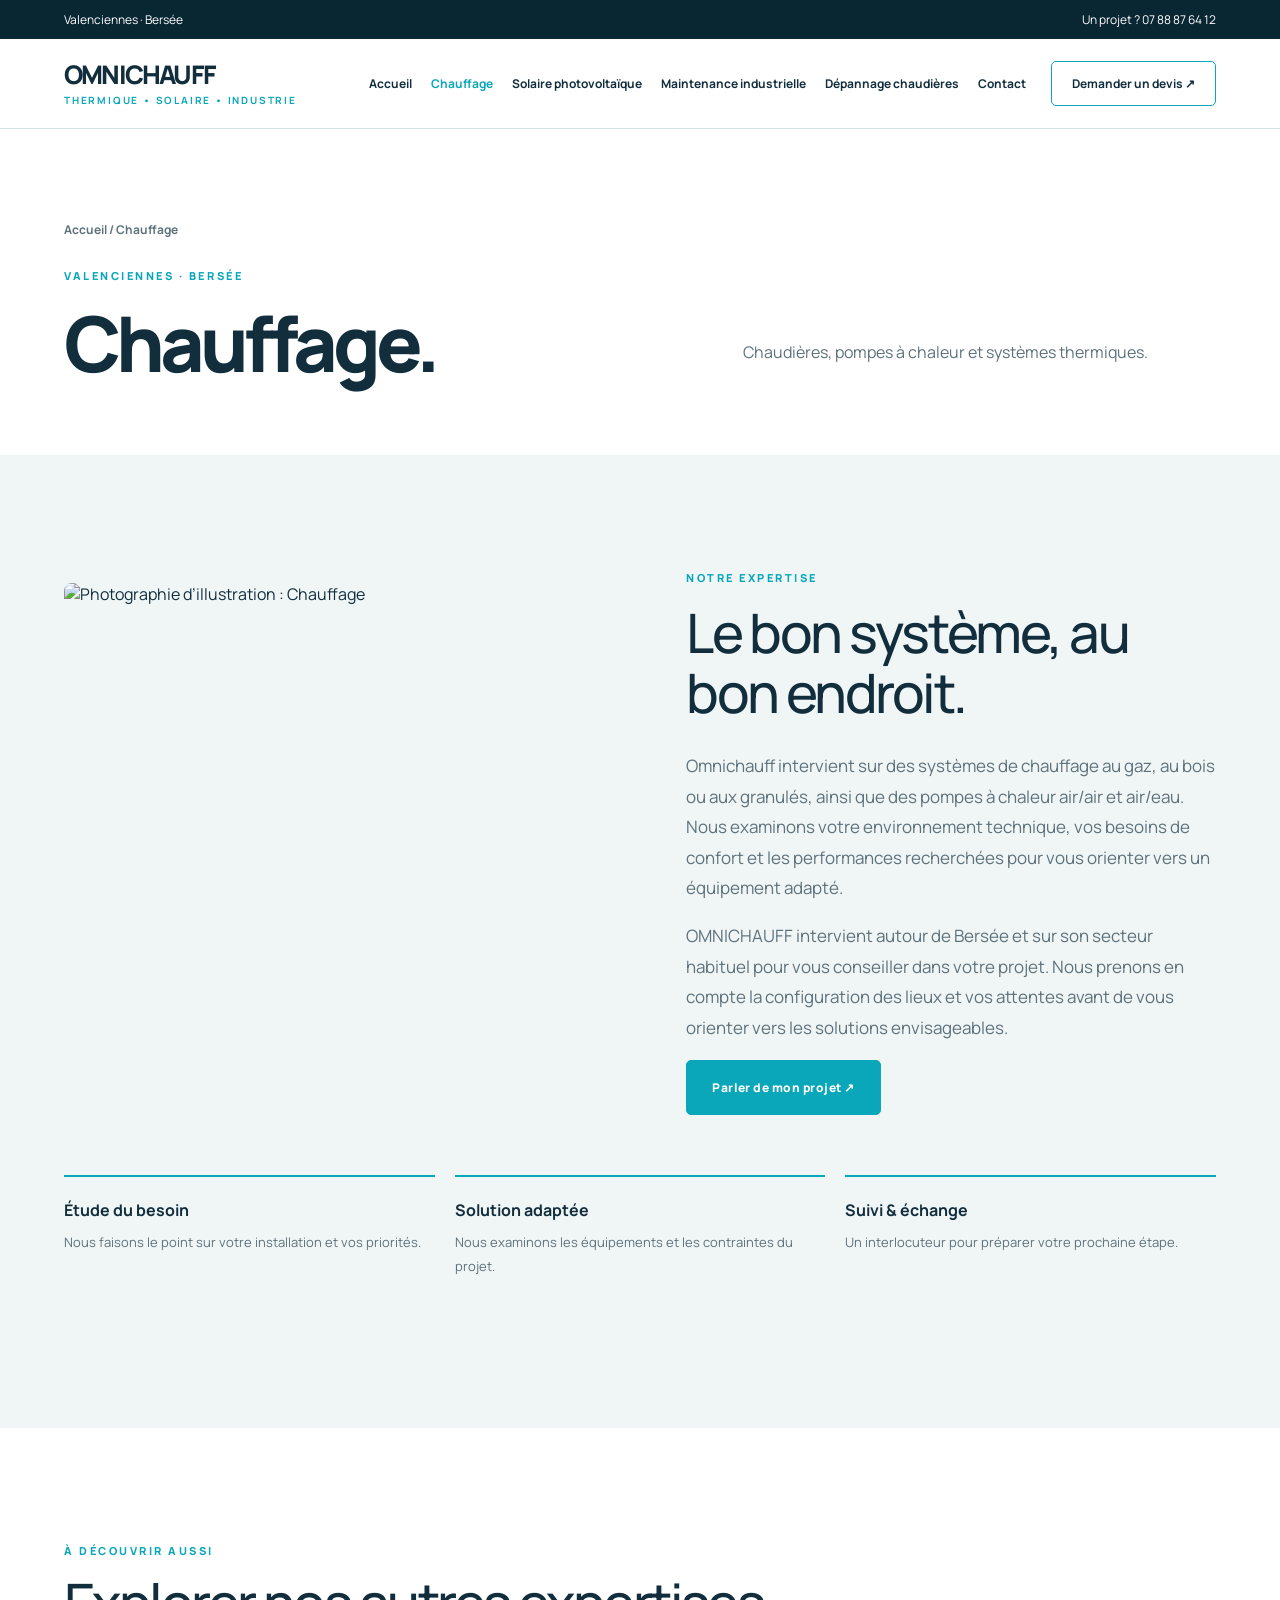
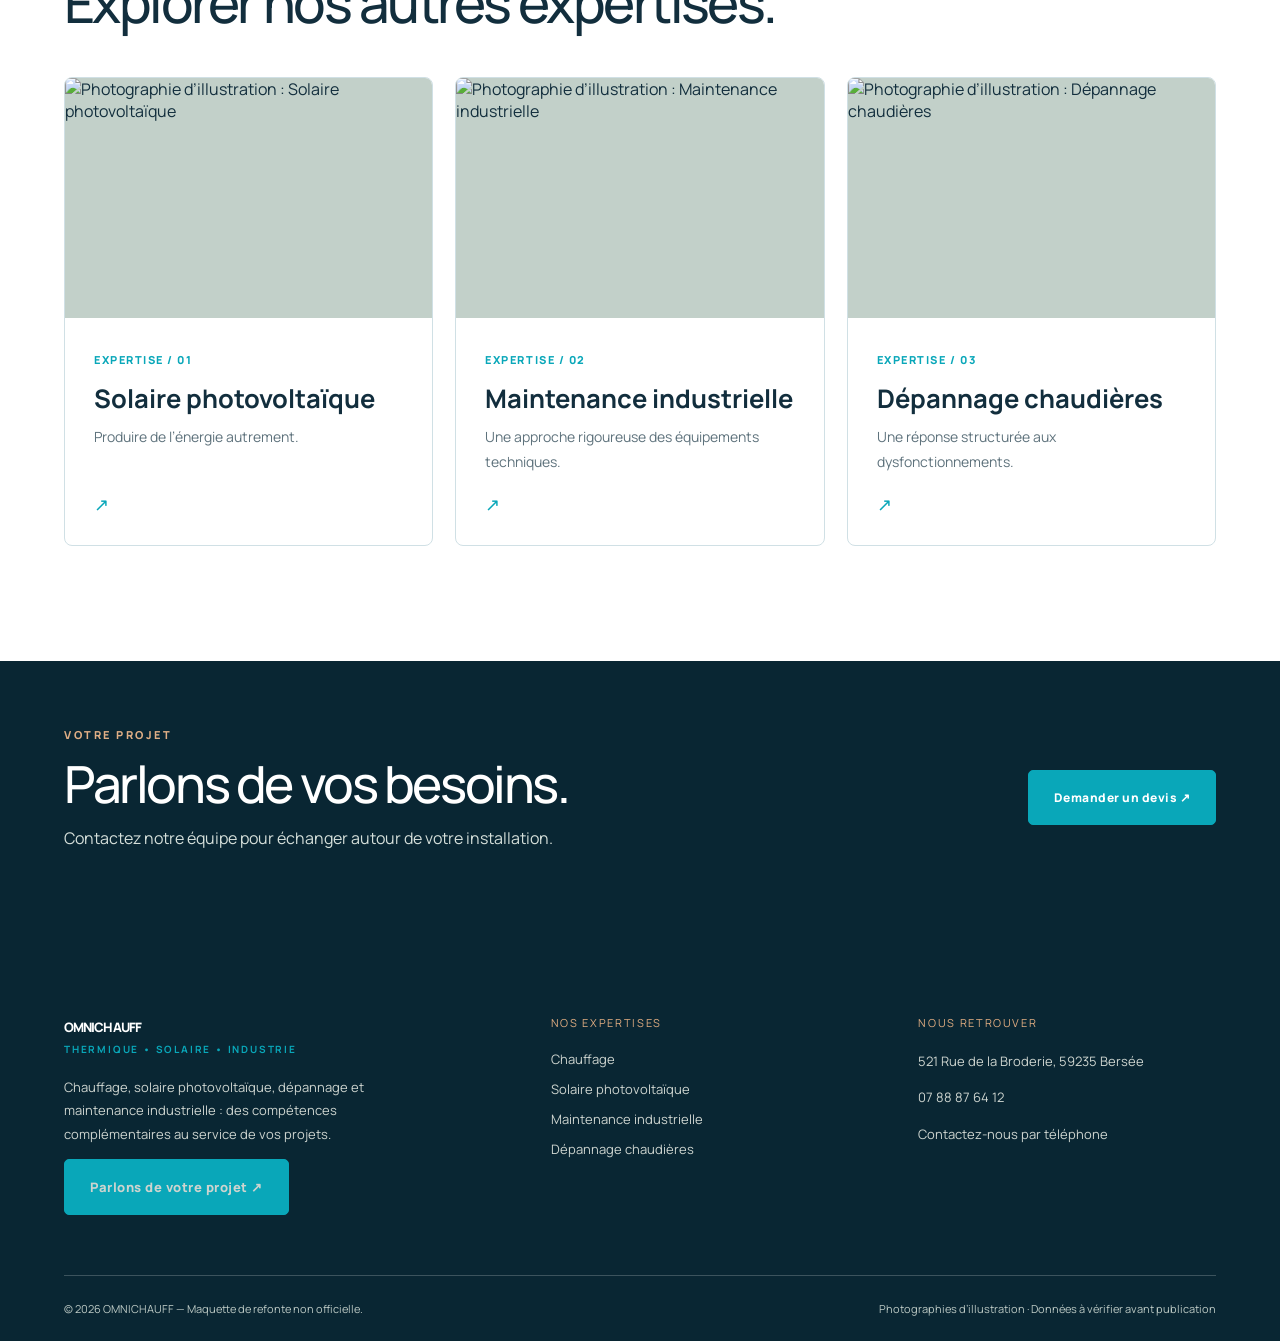
==== chauffage.html @ 67a405cd "Add files via upload" ====
<!doctype html><html lang="fr"><head><meta charset="utf-8"><meta name="viewport" content="width=device-width,initial-scale=1"><meta name="description" content="Chauffage : Chaudières, pompes à chaleur et systèmes thermiques. Contactez OMNICHAUFF pour échanger sur votre projet à Bersée."><meta name="theme-color" content="#092633"><title>Chauffage à Valenciennes | OMNICHAUFF</title><link rel="stylesheet" href="assets/style.css"></head><body class="tech"><div class="topbar"><div class="wrap"><span>Valenciennes · Bersée</span><span>Un projet ? <a href="tel:0788876412">07 88 87 64 12</a></span></div></div><header><nav class="nav wrap"><a class="logo" href="index.html">OMNICHAUFF<small>Thermique • Solaire • Industrie</small></a><div id="menu" class="navlinks"><a class="" href="index.html">Accueil</a><a class="active" href="chauffage.html">Chauffage</a><a class="" href="solaire-photovoltaique.html">Solaire photovoltaïque</a><a class="" href="maintenance-industrielle.html">Maintenance industrielle</a><a class="" href="depannage-chaudieres.html">Dépannage chaudières</a><a class="" href="contact.html">Contact</a></div><a href="contact.html" class="navbtn">Demander un devis ↗</a><button class="navtoggle" aria-label="Ouvrir le menu" aria-controls="menu" aria-expanded="false">☰ Menu</button></nav></header><main><section class="page-hero"><div class="wrap"><div><div class="breadcrumb"><a href="index.html">Accueil</a> / Chauffage</div><div class="eyebrow" style="margin-top:30px">Valenciennes · Bersée</div><h1>Chauffage.</h1></div><p>Chaudières, pompes à chaleur et systèmes thermiques.</p></div></section><section class="section"><div class="wrap split"><div class="detail-img reveal"><img src="https://images.unsplash.com/photo-1600607687939-ce8a6c25118c?w=1600&q=85" alt="Photographie d’illustration : Chauffage"></div><div class="detail-copy reveal"><div class="eyebrow">Notre expertise</div><h2>Le bon système, au bon endroit.</h2><p>Omnichauff intervient sur des systèmes de chauffage au gaz, au bois ou aux granulés, ainsi que des pompes à chaleur air/air et air/eau. Nous examinons votre environnement technique, vos besoins de confort et les performances recherchées pour vous orienter vers un équipement adapté.</p><p>OMNICHAUFF intervient autour de Bersée et sur son secteur habituel pour vous conseiller dans votre projet. Nous prenons en compte la configuration des lieux et vos attentes avant de vous orienter vers les solutions envisageables.</p><a href="contact.html" class="btn">Parler de mon projet ↗</a></div></div><div class="wrap detail-points"><div class="point reveal"><b>Étude du besoin</b><p>Nous faisons le point sur votre installation et vos priorités.</p></div><div class="point reveal"><b>Solution adaptée</b><p>Nous examinons les équipements et les contraintes du projet.</p></div><div class="point reveal"><b>Suivi & échange</b><p>Un interlocuteur pour préparer votre prochaine étape.</p></div></div></section><section class="section" style="background:var(--paper)"><div class="wrap"><div class="section-header"><div><div class="eyebrow">À découvrir aussi</div><h2>Explorer nos autres expertises.</h2></div></div><div class="service-grid"><a href="solaire-photovoltaique.html" class="service-card reveal"><div class="service-photo"><img src="https://images.unsplash.com/photo-1497440001374-f26997328c1b?w=1400&q=85" loading="lazy" alt="Photographie d’illustration : Solaire photovoltaïque"></div><div class="service-body"><span class="num">EXPERTISE / 01</span><h3>Solaire photovoltaïque</h3><p>Produire de l’énergie autrement.</p><span class="arrow" aria-hidden="true">↗</span></div></a><a href="maintenance-industrielle.html" class="service-card reveal"><div class="service-photo"><img src="https://images.unsplash.com/photo-1565043589221-1a6fd9ae45c7?w=1400&q=85" loading="lazy" alt="Photographie d’illustration : Maintenance industrielle"></div><div class="service-body"><span class="num">EXPERTISE / 02</span><h3>Maintenance industrielle</h3><p>Une approche rigoureuse des équipements techniques.</p><span class="arrow" aria-hidden="true">↗</span></div></a><a href="depannage-chaudieres.html" class="service-card reveal"><div class="service-photo"><img src="https://images.unsplash.com/photo-1581092580497-e0d23cbdf1dc?w=1400&q=85" loading="lazy" alt="Photographie d’illustration : Dépannage chaudières"></div><div class="service-body"><span class="num">EXPERTISE / 03</span><h3>Dépannage chaudières</h3><p>Une réponse structurée aux dysfonctionnements.</p><span class="arrow" aria-hidden="true">↗</span></div></a></div></div></section><section class="dark-section"><div class="wrap bottom-cta"><div><div class="eyebrow">Votre projet</div><h2>Parlons de vos besoins.</h2><p>Contactez notre équipe pour échanger autour de votre installation.</p></div><a class="btn" href="contact.html">Demander un devis ↗</a></div></section></main><footer class="footer"><div class="wrap"><div class="footer-top"><div><a class="logo" href="index.html">OMNICHAUFF<small>Thermique • Solaire • Industrie</small></a><p style="max-width:360px;margin-top:22px">Chauffage, solaire photovoltaïque, dépannage et maintenance industrielle : des compétences complémentaires au service de vos projets.</p><a class="btn" href="contact.html">Parlons de votre projet ↗</a></div><div><div class="footer-title">Nos expertises</div><div class="footer-links"><a href="chauffage.html">Chauffage</a><a href="solaire-photovoltaique.html">Solaire photovoltaïque</a><a href="maintenance-industrielle.html">Maintenance industrielle</a><a href="depannage-chaudieres.html">Dépannage chaudières</a></div></div><div><div class="footer-title">Nous retrouver</div><p>521 Rue de la Broderie, 59235 Bersée</p><p><a href="tel:0788876412">07 88 87 64 12</a></p><p>Contactez-nous par téléphone</p></div></div><div class="footer-bottom"><span>© 2026 OMNICHAUFF — Maquette de refonte non officielle.</span><span>Photographies d’illustration · Données à vérifier avant publication</span></div></div></footer><script src="assets/main.js" defer></script></body></html>
---- assets/style.css ----
@import url('https://fonts.googleapis.com/css2?family=DM+Sans:wght@400;500;600;700&family=Manrope:wght@400;500;600;700;800&family=Playfair+Display:wght@400;500;600&display=swap');
:root{--bg:#f5f3ee;--paper:#fffdf9;--ink:#1e3028;--muted:#67736b;--accent:#bd6d39;--line:#d7d9cf;--dark:#1d312c;--font:'DM Sans',sans-serif;--display:'Playfair Display',serif;--rounded:18px}body.tech{--bg:#f0f5f6;--paper:#fff;--ink:#122e3d;--muted:#5e727c;--accent:#09a7b9;--line:#d0e0e5;--dark:#092633;--font:'Manrope',sans-serif;--display:'Manrope',sans-serif;--rounded:8px}body.heritage{--bg:#f4f1ec;--paper:#fefcf8;--ink:#292925;--muted:#777166;--accent:#ab543b;--line:#ded8cb;--dark:#272b26;--font:'DM Sans',sans-serif;--display:'Playfair Display',serif;--rounded:3px}*{box-sizing:border-box}html{scroll-behavior:smooth}body{margin:0;background:var(--bg);color:var(--ink);font-family:var(--font);-webkit-font-smoothing:antialiased}a{color:inherit;text-decoration:none}button,input,textarea,select{font:inherit}button{cursor:pointer}img{display:block;width:100%;height:100%;object-fit:cover}::selection{background:var(--accent);color:white}.wrap{width:min(1320px,90%);margin:auto}.eyebrow{font-size:11px;font-weight:800;text-transform:uppercase;letter-spacing:.23em;color:var(--accent)}h1,h2,h3,p{margin-top:0}h1,h2{font-family:var(--display);letter-spacing:-.047em}h1{font-size:clamp(45px,6.4vw,100px);font-weight:500;line-height:1.045}h2{font-size:clamp(35px,4.25vw,66px);font-weight:500;line-height:1.1}h3{font-size:clamp(21px,2vw,28px);line-height:1.25}p{line-height:1.8;color:var(--muted)}header{position:relative;z-index:25;background:var(--paper);border-bottom:1px solid var(--line)}.topbar{background:var(--dark);color:white;font-size:12px;padding:11px 0}.topbar .wrap{display:flex;justify-content:space-between;gap:20px}.nav{height:89px;display:flex;align-items:center;gap:25px}.logo{font-weight:800;letter-spacing:-.045em;font-size:clamp(19px,2vw,28px);line-height:1}.logo small{display:block;color:var(--accent);font-weight:700;font-size:10px;letter-spacing:.18em;text-transform:uppercase;margin-top:7px}.tech .logo{letter-spacing:-.07em}.navlinks{display:flex;align-items:center;gap:19px;margin-left:auto}.navlinks a{font-size:12px;font-weight:700;transition:color .2s}.navlinks a:hover,.navlinks a.active{color:var(--accent)}.navbtn{border:1px solid var(--accent);padding:13px 20px;border-radius:50px;font-size:12px;font-weight:700;white-space:nowrap}.tech .navbtn,.tech .btn,.tech .navtoggle{border-radius:5px}.navtoggle{display:none;background:none;border:1px solid var(--line);padding:11px;color:var(--ink);border-radius:5px}.btn{display:inline-flex;align-items:center;justify-content:center;gap:20px;border:1px solid var(--accent);background:var(--accent);color:white;padding:18px 25px;border-radius:50px;font-weight:800;font-size:12px;letter-spacing:.04em;transition:transform .25s,background .25s}.btn:hover{transform:translateY(-4px);background:var(--ink);border-color:var(--ink)}.btn.outline{background:transparent;color:var(--ink);border-color:var(--line)}.btn.outline:hover{color:white}.hero{overflow:hidden;position:relative}.herogrid{display:grid;grid-template-columns:1fr 1fr;min-height:690px;align-items:center;gap:5%}.hero-copy{padding:85px 0;position:relative;z-index:2}.hero-copy h1{margin:23px 0 27px}.hero-copy .lead{max-width:530px;font-size:17px;margin-bottom:35px}.hero-actions{display:flex;gap:12px;flex-wrap:wrap}.hero-media{height:620px;position:relative;align-self:stretch;margin:38px 0;isolation:isolate}.hero-media img{border-radius:var(--rounded);animation:slowzoom 17s ease-in-out infinite alternate}.hero-media::after{content:'';position:absolute;right:-34px;bottom:-20px;z-index:-1;background:var(--accent);width:55%;height:37%;opacity:.3;border-radius:var(--rounded)}.hero-stamp{position:absolute;left:-30px;bottom:42px;padding:23px 28px;background:var(--paper);box-shadow:0 15px 50px #0002;border-radius:var(--rounded);font-size:12px;font-weight:700;max-width:210px}.hero-stamp strong{display:block;font-family:var(--display);font-weight:500;font-size:32px;color:var(--accent)}.tech .hero{background:#dcebf0}.tech .herogrid{min-height:680px}.tech .hero-media{margin:30px 0;clip-path:polygon(12% 0,100% 0,100% 100%,0 100%,0 20%)}.tech .hero-media img{border-radius:0}.tech h1{font-weight:800;letter-spacing:-.065em}.heritage .hero{background:#e9e3d8}.heritage .herogrid{grid-template-columns:.93fr 1.07fr}.heritage .hero-media{margin:0;height:700px}.heritage .hero-media img{border-radius:0}.heritage .hero-media:after{display:none}.heritage .hero-stamp{left:24px;bottom:26px}.ticker{border-block:1px solid var(--line);background:var(--paper);overflow:hidden}.ticker-inner{display:flex;justify-content:space-around;align-items:center;gap:20px;padding:19px 0;font-size:11px;letter-spacing:.1em;text-transform:uppercase;font-weight:800}.ticker span::before{content:'✦';color:var(--accent);margin-right:12px}.section{padding:115px 0}.section-header{display:flex;justify-content:space-between;align-items:end;gap:35px;margin-bottom:44px}.section-header p{max-width:450px;margin:0}.section-header h2{max-width:760px;margin:15px 0 0}.service-grid{display:grid;grid-template-columns:repeat(3,minmax(0,1fr));gap:22px}.service-card{background:var(--paper);border:1px solid var(--line);border-radius:var(--rounded);overflow:hidden;transition:transform .35s,box-shadow .35s}.service-card:hover{transform:translateY(-9px);box-shadow:0 20px 55px #10251c14}.service-photo{height:240px;overflow:hidden;background:#c2d0c9}.service-photo img{transition:transform .7s}.service-card:hover img{transform:scale(1.08)}.service-body{padding:29px}.service-body .num{color:var(--accent);font-size:11px;font-weight:800;letter-spacing:.14em}.service-body h3{margin:14px 0 9px}.service-body p{font-size:14px;min-height:54px}.arrow{font-size:18px;color:var(--accent)}.split{display:grid;grid-template-columns:1fr 1fr;gap:8%;align-items:center}.split-photo{height:590px;position:relative}.split-photo img{border-radius:var(--rounded)}.split-copy h2{margin:18px 0 22px}.split-copy p{max-width:600px}.feature-list{display:grid;gap:15px;margin-top:32px}.feature-list div{border-bottom:1px solid var(--line);padding:0 0 14px;font-size:13px;font-weight:700}.feature-list b{color:var(--accent);margin-right:15px}.dark-section{background:var(--dark);color:white}.dark-section p{color:#d5dfda}.dark-section .eyebrow{color:#dfae85}.dark-section h2{color:white}.statement{padding:115px 0;text-align:center}.statement h2{max-width:900px;margin:18px auto 28px}.statement p{max-width:630px;margin:0 auto 32px}.bottom-cta{display:grid;grid-template-columns:1fr auto;align-items:center;gap:30px;padding:66px 0}.bottom-cta h2{font-size:clamp(32px,4vw,58px);margin:13px 0}.page-hero{padding:92px 0 72px;background:var(--paper);overflow:hidden}.page-hero .wrap{display:grid;grid-template-columns:1.15fr .85fr;align-items:end;gap:40px}.page-hero h1{font-size:clamp(47px,6vw,86px);margin:20px 0 0}.page-hero p{max-width:450px}.detail-img{height:520px;border-radius:var(--rounded);overflow:hidden}.detail-copy h2{margin:18px 0 28px}.detail-copy p{font-size:17px}.detail-points{display:grid;grid-template-columns:repeat(3,1fr);gap:20px;margin-top:60px}.point{border-top:2px solid var(--accent);padding:22px 0}.point b{display:block;margin-bottom:10px;font-size:16px}.point p{font-size:13px}.quote{background:var(--paper);padding:42px;border-left:3px solid var(--accent);font-family:var(--display);font-size:clamp(23px,2.5vw,36px);line-height:1.4}.breadcrumb{font-size:12px;font-weight:700;color:var(--muted)}.breadcrumb a:hover{color:var(--accent)}.contact-layout{display:grid;grid-template-columns:.85fr 1.15fr;gap:10%}.contact-layout h2{margin:12px 0 25px}.contact-info{margin-top:42px;border-top:1px solid var(--line)}.contact-info div{padding:22px 0;border-bottom:1px solid var(--line)}.contact-info b{display:block;margin-bottom:8px;font-size:12px;letter-spacing:.12em;text-transform:uppercase}.contact-info a:hover{color:var(--accent)}.contact-form{background:var(--paper);padding:45px;border:1px solid var(--line);border-radius:var(--rounded)}.fields{display:grid;grid-template-columns:1fr 1fr;gap:18px}.field{display:flex;flex-direction:column;gap:9px;margin-bottom:19px}.field label{font-size:12px;font-weight:800}.field input,.field textarea,.field select{background:var(--bg);border:1px solid var(--line);padding:16px;color:var(--ink);border-radius:4px;width:100%}.field textarea{min-height:132px;resize:vertical}.notice{font-size:12px;line-height:1.6}.footer{background:var(--dark);color:white;padding:80px 0 25px}.footer-top{display:grid;grid-template-columns:1.4fr 1fr 1fr;gap:70px;padding-bottom:60px}.footer .logo{color:white}.footer p,.footer a{color:#cdd4cf;font-size:13px}.footer a:hover{color:white}.footer-links{display:grid;gap:12px}.footer-title{font-size:11px;letter-spacing:.15em;text-transform:uppercase;margin-bottom:20px;color:#e0ac81}.footer-bottom{border-top:1px solid #ffffff35;padding-top:25px;display:flex;justify-content:space-between;gap:20px;color:#bcc9c4;font-size:11px}.reveal{opacity:0;transform:translateY(28px);transition:opacity .75s,transform .75s}.reveal.in{opacity:1;transform:none}@keyframes slowzoom{from{transform:scale(1)}to{transform:scale(1.08)}}@media(max-width:1120px){.navlinks{gap:10px}.navlinks a{font-size:11px}.navbtn{display:none}.service-grid{grid-template-columns:repeat(2,minmax(0,1fr))}.herogrid{min-height:590px}.hero-media{height:550px}.footer-top{gap:35px}}@media(max-width:800px){.nav{height:75px}.navtoggle{display:block;margin-left:auto}.navlinks{display:none;position:absolute;top:100%;left:0;right:0;background:var(--paper);padding:20px 5%;border-bottom:1px solid var(--line);box-shadow:0 20px 30px #0001;flex-direction:column;align-items:stretch;gap:0}.navlinks.open{display:flex}.navlinks a{padding:14px;border-bottom:1px solid var(--line);font-size:13px}.herogrid,.heritage .herogrid{grid-template-columns:1fr;min-height:0;gap:0}.hero-copy{padding:65px 0 25px}.hero-copy h1{max-width:670px}.hero-media,.heritage .hero-media{height:480px;margin:10px 0 40px}.hero-stamp{left:12px;bottom:18px}.section{padding:76px 0}.section-header{display:block}.section-header p{margin-top:18px}.split{grid-template-columns:1fr;gap:35px}.split-photo{height:480px}.page-hero{padding:70px 0}.page-hero .wrap{grid-template-columns:1fr}.contact-layout{grid-template-columns:1fr;gap:45px}.footer-top{grid-template-columns:1fr 1fr}.footer-top>div:first-child{grid-column:1/-1}.bottom-cta{grid-template-columns:1fr}.detail-points{grid-template-columns:1fr}.ticker-inner{flex-wrap:wrap}}@media(max-width:540px){.topbar .wrap span:last-child{display:none}.wrap{width:90%}h1{font-size:clamp(43px,12vw,65px)}.hero-media,.heritage .hero-media{height:330px}.hero-stamp{padding:13px;bottom:8px}.hero-stamp strong{font-size:24px}.service-grid{grid-template-columns:1fr}.service-photo{height:230px}.split-photo,.detail-img{height:320px}.fields{grid-template-columns:1fr;gap:0}.contact-form{padding:24px}.footer-top{grid-template-columns:1fr}.footer-top>div:first-child{grid-column:auto}.footer-bottom{flex-direction:column}.hero-copy .lead{font-size:15px}.page-hero h1{font-size:45px}.bottom-cta{padding:50px 0}.statement{padding:80px 0}}
.moremenu{position:relative;font-size:12px;font-weight:700}.moremenu summary{list-style:none;cursor:pointer;padding:12px 0}.moremenu summary::-webkit-details-marker{display:none}.moremenu>div{position:absolute;top:100%;right:0;min-width:220px;display:grid;padding:13px;background:var(--paper);box-shadow:0 20px 50px #0002;border:1px solid var(--line);z-index:40}.moremenu>div a{padding:11px!important;white-space:nowrap}@media(max-width:1250px){.navtoggle{display:block;margin-left:auto}.navbtn{display:none}.navlinks{display:none;position:absolute;top:100%;left:0;right:0;background:var(--paper);padding:20px 5%;border-bottom:1px solid var(--line);box-shadow:0 20px 30px #0001;flex-direction:column;align-items:stretch;gap:0}.navlinks.open{display:flex}.navlinks a{padding:14px;border-bottom:1px solid var(--line);font-size:13px}.moremenu>div{position:static;box-shadow:none}.moremenu summary{padding:15px 0}}
@media(prefers-reduced-motion:reduce){*,*::before,*::after{animation:none!important;scroll-behavior:auto!important;transition:none!important}.reveal{opacity:1;transform:none}}
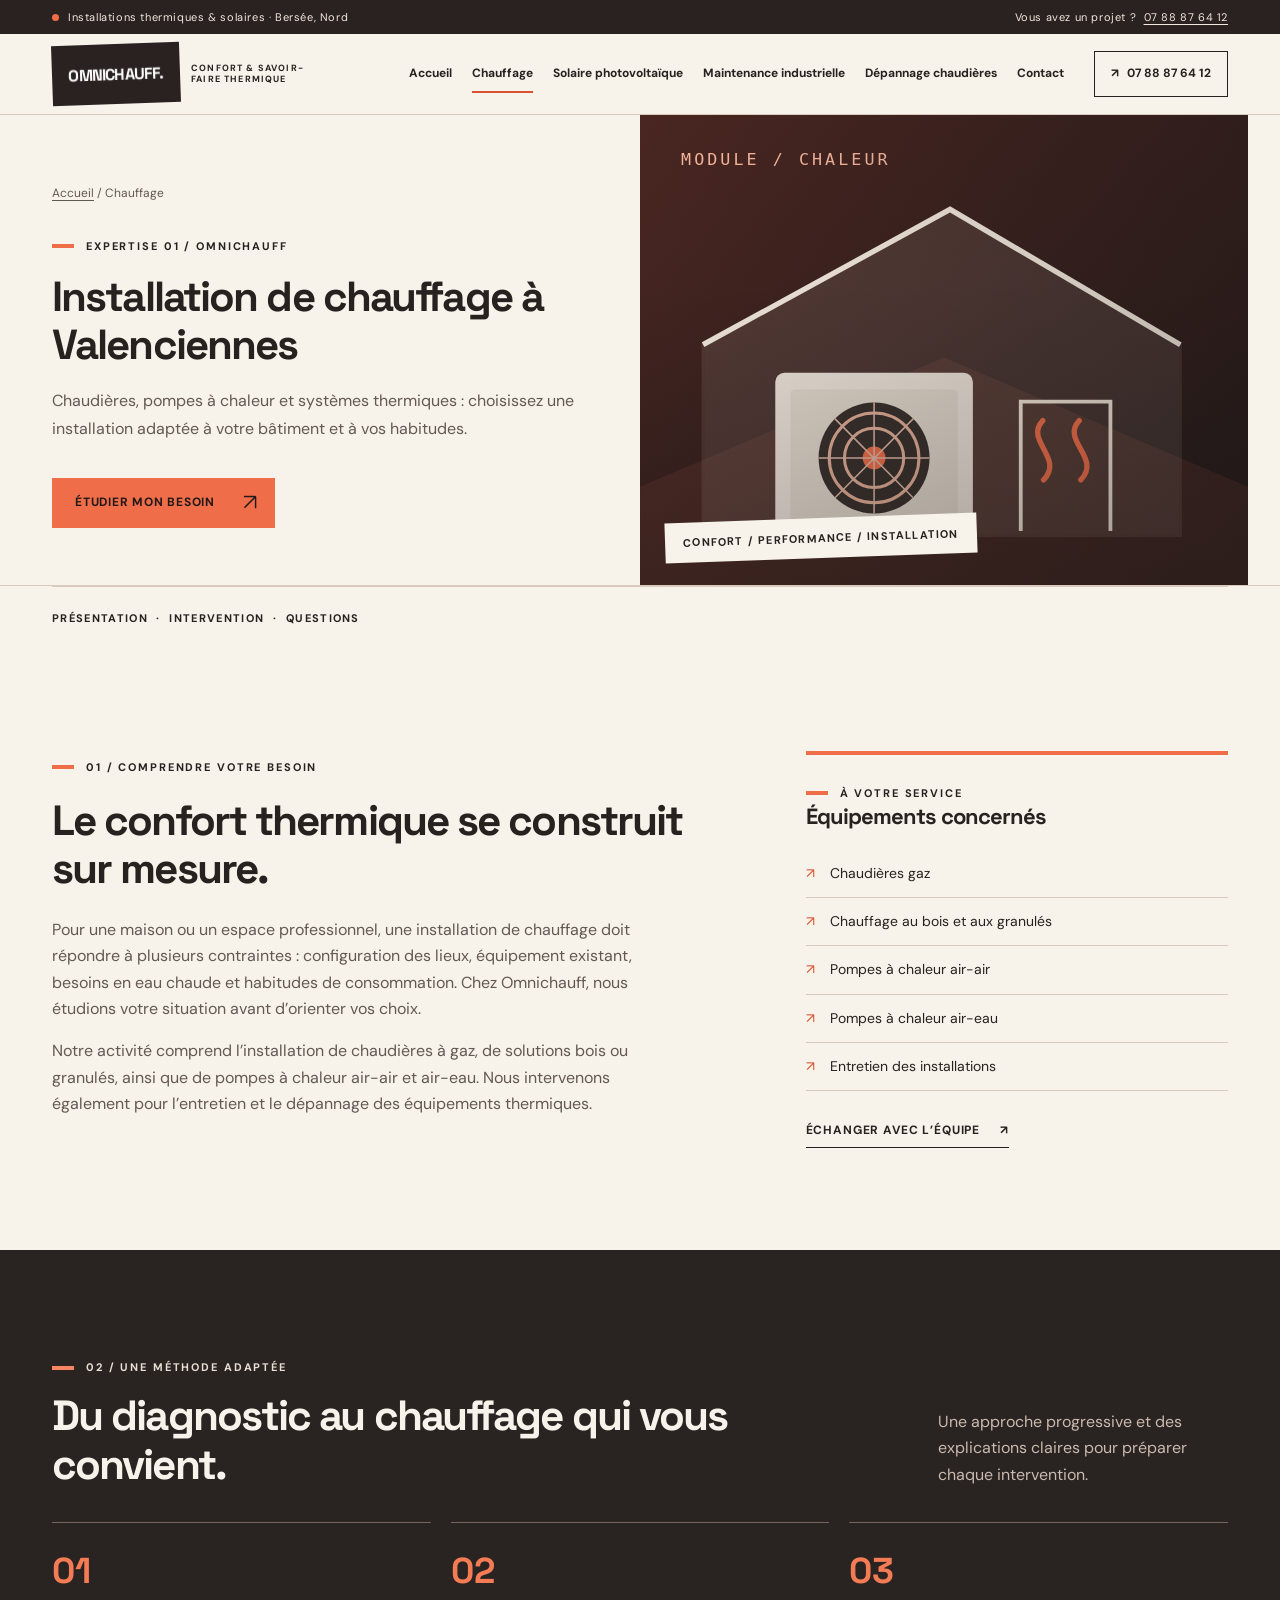
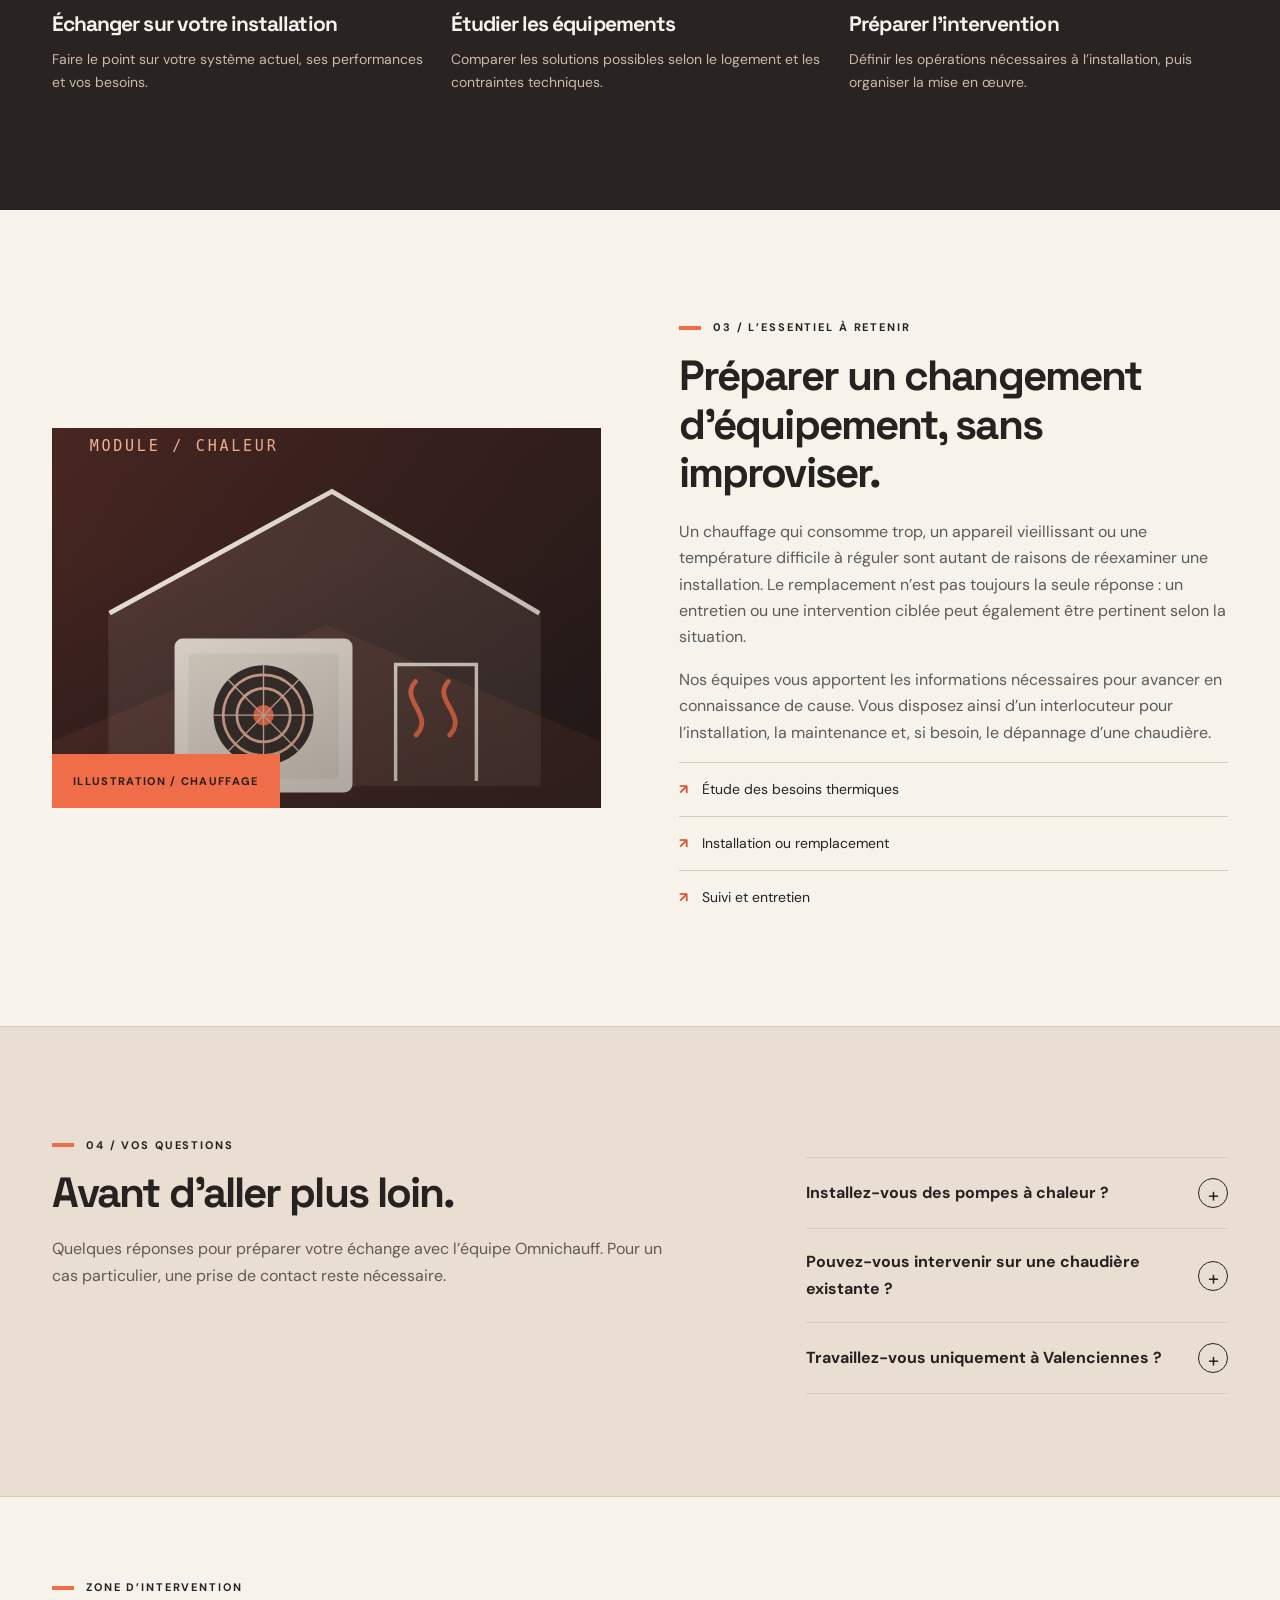
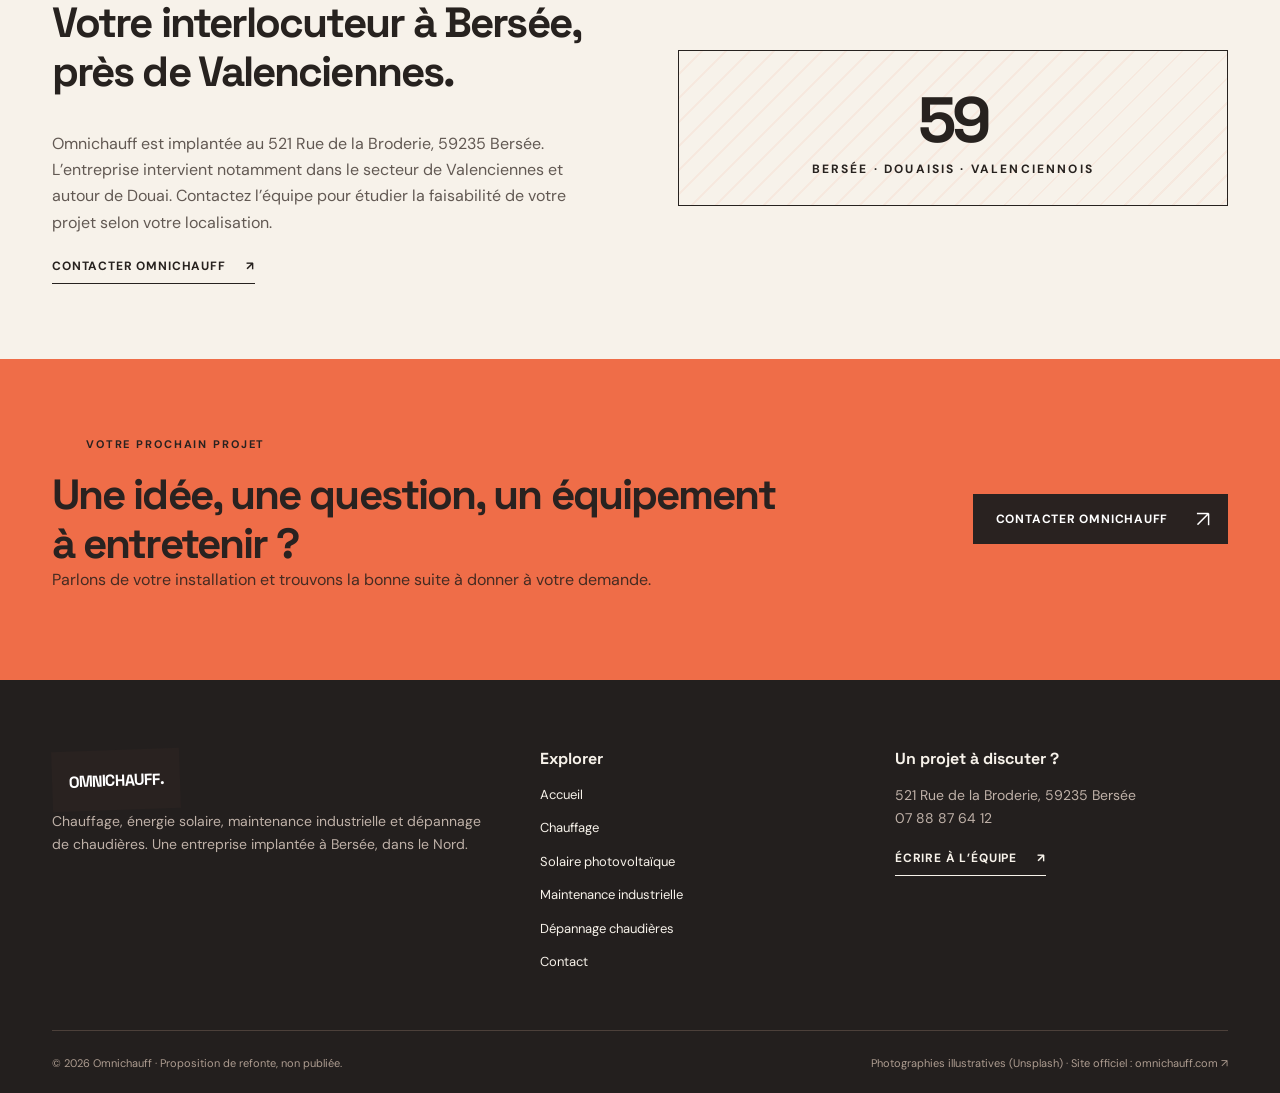
==== commit b769b4f4: "Add files via upload" ====
--- a/chauffage.html
+++ b/chauffage.html
@@ -1 +1,7 @@
-<!doctype html><html lang="fr"><head><meta charset="utf-8"><meta name="viewport" content="width=device-width,initial-scale=1"><meta name="description" content="Chauffage : Chaudières, pompes à chaleur et systèmes thermiques. Contactez OMNICHAUFF pour échanger sur votre projet à Bersée."><meta name="theme-color" content="#092633"><title>Chauffage à Valenciennes | OMNICHAUFF</title><link rel="stylesheet" href="assets/style.css"></head><body class="tech"><div class="topbar"><div class="wrap"><span>Valenciennes · Bersée</span><span>Un projet ? <a href="tel:0788876412">07 88 87 64 12</a></span></div></div><header><nav class="nav wrap"><a class="logo" href="index.html">OMNICHAUFF<small>Thermique • Solaire • Industrie</small></a><div id="menu" class="navlinks"><a class="" href="index.html">Accueil</a><a class="active" href="chauffage.html">Chauffage</a><a class="" href="solaire-photovoltaique.html">Solaire photovoltaïque</a><a class="" href="maintenance-industrielle.html">Maintenance industrielle</a><a class="" href="depannage-chaudieres.html">Dépannage chaudières</a><a class="" href="contact.html">Contact</a></div><a href="contact.html" class="navbtn">Demander un devis ↗</a><button class="navtoggle" aria-label="Ouvrir le menu" aria-controls="menu" aria-expanded="false">☰ Menu</button></nav></header><main><section class="page-hero"><div class="wrap"><div><div class="breadcrumb"><a href="index.html">Accueil</a> / Chauffage</div><div class="eyebrow" style="margin-top:30px">Valenciennes · Bersée</div><h1>Chauffage.</h1></div><p>Chaudières, pompes à chaleur et systèmes thermiques.</p></div></section><section class="section"><div class="wrap split"><div class="detail-img reveal"><img src="https://images.unsplash.com/photo-1600607687939-ce8a6c25118c?w=1600&q=85" alt="Photographie d’illustration : Chauffage"></div><div class="detail-copy reveal"><div class="eyebrow">Notre expertise</div><h2>Le bon système, au bon endroit.</h2><p>Omnichauff intervient sur des systèmes de chauffage au gaz, au bois ou aux granulés, ainsi que des pompes à chaleur air/air et air/eau. Nous examinons votre environnement technique, vos besoins de confort et les performances recherchées pour vous orienter vers un équipement adapté.</p><p>OMNICHAUFF intervient autour de Bersée et sur son secteur habituel pour vous conseiller dans votre projet. Nous prenons en compte la configuration des lieux et vos attentes avant de vous orienter vers les solutions envisageables.</p><a href="contact.html" class="btn">Parler de mon projet ↗</a></div></div><div class="wrap detail-points"><div class="point reveal"><b>Étude du besoin</b><p>Nous faisons le point sur votre installation et vos priorités.</p></div><div class="point reveal"><b>Solution adaptée</b><p>Nous examinons les équipements et les contraintes du projet.</p></div><div class="point reveal"><b>Suivi & échange</b><p>Un interlocuteur pour préparer votre prochaine étape.</p></div></div></section><section class="section" style="background:var(--paper)"><div class="wrap"><div class="section-header"><div><div class="eyebrow">À découvrir aussi</div><h2>Explorer nos autres expertises.</h2></div></div><div class="service-grid"><a href="solaire-photovoltaique.html" class="service-card reveal"><div class="service-photo"><img src="https://images.unsplash.com/photo-1497440001374-f26997328c1b?w=1400&q=85" loading="lazy" alt="Photographie d’illustration : Solaire photovoltaïque"></div><div class="service-body"><span class="num">EXPERTISE / 01</span><h3>Solaire photovoltaïque</h3><p>Produire de l’énergie autrement.</p><span class="arrow" aria-hidden="true">↗</span></div></a><a href="maintenance-industrielle.html" class="service-card reveal"><div class="service-photo"><img src="https://images.unsplash.com/photo-1565043589221-1a6fd9ae45c7?w=1400&q=85" loading="lazy" alt="Photographie d’illustration : Maintenance industrielle"></div><div class="service-body"><span class="num">EXPERTISE / 02</span><h3>Maintenance industrielle</h3><p>Une approche rigoureuse des équipements techniques.</p><span class="arrow" aria-hidden="true">↗</span></div></a><a href="depannage-chaudieres.html" class="service-card reveal"><div class="service-photo"><img src="https://images.unsplash.com/photo-1581092580497-e0d23cbdf1dc?w=1400&q=85" loading="lazy" alt="Photographie d’illustration : Dépannage chaudières"></div><div class="service-body"><span class="num">EXPERTISE / 03</span><h3>Dépannage chaudières</h3><p>Une réponse structurée aux dysfonctionnements.</p><span class="arrow" aria-hidden="true">↗</span></div></a></div></div></section><section class="dark-section"><div class="wrap bottom-cta"><div><div class="eyebrow">Votre projet</div><h2>Parlons de vos besoins.</h2><p>Contactez notre équipe pour échanger autour de votre installation.</p></div><a class="btn" href="contact.html">Demander un devis ↗</a></div></section></main><footer class="footer"><div class="wrap"><div class="footer-top"><div><a class="logo" href="index.html">OMNICHAUFF<small>Thermique • Solaire • Industrie</small></a><p style="max-width:360px;margin-top:22px">Chauffage, solaire photovoltaïque, dépannage et maintenance industrielle : des compétences complémentaires au service de vos projets.</p><a class="btn" href="contact.html">Parlons de votre projet ↗</a></div><div><div class="footer-title">Nos expertises</div><div class="footer-links"><a href="chauffage.html">Chauffage</a><a href="solaire-photovoltaique.html">Solaire photovoltaïque</a><a href="maintenance-industrielle.html">Maintenance industrielle</a><a href="depannage-chaudieres.html">Dépannage chaudières</a></div></div><div><div class="footer-title">Nous retrouver</div><p>521 Rue de la Broderie, 59235 Bersée</p><p><a href="tel:0788876412">07 88 87 64 12</a></p><p>Contactez-nous par téléphone</p></div></div><div class="footer-bottom"><span>© 2026 OMNICHAUFF — Maquette de refonte non officielle.</span><span>Photographies d’illustration · Données à vérifier avant publication</span></div></div></footer><script src="assets/main.js" defer></script></body></html>+<!DOCTYPE html><html lang="fr"><head><meta charset="utf-8"><meta name="viewport" content="width=device-width, initial-scale=1"><meta name="description" content="Chauffage à Valenciennes : chaudières gaz, bois ou granulés, pompes à chaleur air-air et air-eau avec Omnichauff à Bersée."><meta name="theme-color" content="#f7f2ea"><meta property="og:title" content="Installation de chauffage à Valenciennes | Omnichauff"><meta property="og:description" content="Chauffage à Valenciennes : chaudières gaz, bois ou granulés, pompes à chaleur air-air et air-eau avec Omnichauff à Bersée."><title>Installation de chauffage à Valenciennes | Omnichauff</title><link rel="stylesheet" href="assets/style.css"><link rel="preconnect" href="https://fonts.googleapis.com"><link rel="preconnect" href="https://fonts.gstatic.com" crossorigin><link rel="preconnect" href="https://images.unsplash.com"></head><body><a class="skip" href="#main">Aller au contenu</a><div class="scrollbar" aria-hidden="true"></div><div class="bar"><div class="wrap bar-inner"><span><span class="point"></span>Installations thermiques &amp; solaires · Bersée, Nord</span><span>Vous avez un projet ? &nbsp;<a href="tel:0788876412">07 88 87 64 12</a></span></div></div><header class="site-header"><div class="wrap nav"><a class="brand" href="index.html" aria-label="Omnichauff, retour à l’accueil"><span class="brand-image"><img src="https://www.omnichauff.com/wp-content/uploads/2022/11/Logo_header.png" alt="Logo original Omnichauff" onerror="this.style.display='none';this.nextElementSibling.style.display='block'"><span class="brand-type">OMNICHAUFF.</span></span><span class="brand-sub">Confort &amp; savoir-faire thermique</span></a><nav id="primary-navigation" class="navlinks" aria-label="Navigation principale"><a class=""  href="index.html">Accueil</a><a class="active" aria-current="page" href="chauffage.html">Chauffage</a><a class=""  href="solaire-photovoltaique.html">Solaire photovoltaïque</a><a class=""  href="maintenance-industrielle.html">Maintenance industrielle</a><a class=""  href="depannage-chaudieres.html">Dépannage chaudières</a><a class=""  href="contact.html">Contact</a></nav><a class="calllink" href="tel:0788876412"><span aria-hidden="true">↗</span> 07 88 87 64 12</a><button class="menu-toggle" type="button" aria-controls="primary-navigation" aria-expanded="false" aria-label="Ouvrir le menu">☰</button></div></header><main id="main"><section class="sub-hero"><div class="wrap sub-hero-grid"><div class="sub-hero-text"><div class="breadcrumb"><a href="index.html">Accueil</a> / Chauffage</div><span class="eyebrow">Expertise 01 / Omnichauff</span><h1>Installation de chauffage à Valenciennes</h1><p class="lead">Chaudières, pompes à chaleur et systèmes thermiques : choisissez une installation adaptée à votre bâtiment et à vos habitudes.</p><a class="btn hot" href="contact.html">Étudier mon besoin<span class="arrow" aria-hidden="true">↗</span></a></div><div class="subvisual" role="img" aria-label="Illustration technique du secteur heat, avec photographie d’ambiance si disponible"><div class="visual-art" style="background-image:url('assets/illustrations/heat.svg')"></div><div class="photo-layer" style="background-image:url('https://images.unsplash.com/photo-1600607687939-ce8a6c25118c?w=1400&q=85')"></div><span class="s-caption">CONFORT / PERFORMANCE / INSTALLATION</span></div></div></section>
+<div class="wrap rule" style="padding:22px 0;font-size:11px;letter-spacing:.12em;text-transform:uppercase;font-weight:700"><a href="#presentation">Présentation</a> &nbsp;·&nbsp; <a href="#interventions">Intervention</a> &nbsp;·&nbsp; <a href="#questions">Questions</a></div>
+<section id="presentation" class="section"><div class="wrap content-grid"><div class="reveal"><span class="eyebrow">01 / Comprendre votre besoin</span><h2>Le confort thermique se construit sur mesure.</h2><p>Pour une maison ou un espace professionnel, une installation de chauffage doit répondre à plusieurs contraintes : configuration des lieux, équipement existant, besoins en eau chaude et habitudes de consommation. Chez Omnichauff, nous étudions votre situation avant d’orienter vos choix.</p><p>Notre activité comprend l’installation de chaudières à gaz, de solutions bois ou granulés, ainsi que de pompes à chaleur air-air et air-eau. Nous intervenons également pour l’entretien et le dépannage des équipements thermiques.</p></div><aside class="side-note reveal"><span class="eyebrow">À votre service</span><h3>Équipements concernés</h3><ul><li>Chaudières gaz</li><li>Chauffage au bois et aux granulés</li><li>Pompes à chaleur air-air</li><li>Pompes à chaleur air-eau</li><li>Entretien des installations</li></ul><a class="textlink" style="margin-top:30px" href="contact.html">Échanger avec l’équipe <span>↗</span></a></aside></div></section>
+<section id="interventions" class="section darkband"><div class="wrap"><div class="section-head reveal"><div><span class="eyebrow light">02 / Une méthode adaptée</span><h2>Du diagnostic au chauffage qui vous convient.</h2></div><p>Une approche progressive et des explications claires pour préparer chaque intervention.</p></div><div class="columns3"><article class="stepcard reveal"><span class="count">01</span><h3>Échanger sur votre installation</h3><p>Faire le point sur votre système actuel, ses performances et vos besoins.</p></article><article class="stepcard reveal"><span class="count">02</span><h3>Étudier les équipements</h3><p>Comparer les solutions possibles selon le logement et les contraintes techniques.</p></article><article class="stepcard reveal"><span class="count">03</span><h3>Préparer l’intervention</h3><p>Définir les opérations nécessaires à l’installation, puis organiser la mise en œuvre.</p></article></div></div></section>
+<section class="section"><div class="wrap feature-grid"><div class="feature-image reveal"><img class="art-img" src="assets/illustrations/heat.svg" alt="Illustration graphique : Chauffage"><img class="network-img" src="https://images.unsplash.com/photo-1600607687939-ce8a6c25118c?w=1400&q=85" loading="lazy" alt="Photographie illustrative : Chauffage" onerror="this.style.display='none'"><div class="photo-tag">Illustration / Chauffage</div></div><div class="feature-copy reveal"><span class="eyebrow">03 / L’essentiel à retenir</span><h2>Préparer un changement d’équipement, sans improviser.</h2><p>Un chauffage qui consomme trop, un appareil vieillissant ou une température difficile à réguler sont autant de raisons de réexaminer une installation. Le remplacement n’est pas toujours la seule réponse : un entretien ou une intervention ciblée peut également être pertinent selon la situation.</p><p>Nos équipes vous apportent les informations nécessaires pour avancer en connaissance de cause. Vous disposez ainsi d’un interlocuteur pour l’installation, la maintenance et, si besoin, le dépannage d’une chaudière.</p><div class="bullet-line"><b>↗</b><span>Étude des besoins thermiques</span></div><div class="bullet-line"><b>↗</b><span>Installation ou remplacement</span></div><div class="bullet-line"><b>↗</b><span>Suivi et entretien</span></div></div></div></section>
+<section id="questions" class="section zone"><div class="wrap content-grid"><div class="reveal"><span class="eyebrow">04 / Vos questions</span><h2>Avant d’aller plus loin.</h2><p>Quelques réponses pour préparer votre échange avec l’équipe Omnichauff. Pour un cas particulier, une prise de contact reste nécessaire.</p></div><div class="faqs reveal"><article class="faq"><button type="button" aria-expanded="false">Installez-vous des pompes à chaleur ?<span aria-hidden="true">+</span></button><div class="answer" hidden><p>Oui. Omnichauff présente sur son site la pose de pompes à chaleur air-air et air-eau, en complément d’autres systèmes de chauffage.</p></div></article><article class="faq"><button type="button" aria-expanded="false">Pouvez-vous intervenir sur une chaudière existante ?<span aria-hidden="true">+</span></button><div class="answer" hidden><p>Oui, l’entretien et le dépannage figurent parmi les activités de l’entreprise. Décrivez le modèle et le symptôme pour préciser la demande.</p></div></article><article class="faq"><button type="button" aria-expanded="false">Travaillez-vous uniquement à Valenciennes ?<span aria-hidden="true">+</span></button><div class="answer" hidden><p>Non. L’entreprise est implantée à Bersée et mentionne des interventions autour de Valenciennes et de Douai.</p></div></article></div></div></section>
+<section class="section tighter"><div class="wrap zone-grid"><div class="reveal"><span class="eyebrow">Zone d’intervention</span><h2>Votre interlocuteur à Bersée, près de Valenciennes.</h2><p>Omnichauff est implantée au 521 Rue de la Broderie, 59235 Bersée. L’entreprise intervient notamment dans le secteur de Valenciennes et autour de Douai. Contactez l’équipe pour étudier la faisabilité de votre projet selon votre localisation.</p><a class="textlink" href="contact.html">Contacter Omnichauff <span>↗</span></a></div><div class="postcode reveal">59 <small>BERSÉE · DOUAISIS · VALENCIENNOIS</small></div></div></section></main><section class="contact-ribbon"><div class="wrap ribbon-grid"><div class="reveal"><span class="eyebrow">Votre prochain projet</span><h2>Une idée, une question, un équipement à entretenir&nbsp;?</h2><p>Parlons de votre installation et trouvons la bonne suite à donner à votre demande.</p></div><a class="btn dark" href="contact.html">Contacter Omnichauff<span class="arrow" aria-hidden="true">↗</span></a></div></section><footer class="site-footer"><div class="wrap"><div class="footer-grid"><div><a href="index.html" class="brand"><span class="brand-image"><img src="https://www.omnichauff.com/wp-content/uploads/2022/11/Logo_header.png" alt="Omnichauff" onerror="this.style.display='none';this.nextElementSibling.style.display='block'"><span class="brand-type">OMNICHAUFF.</span></span></a><p>Chauffage, énergie solaire, maintenance industrielle et dépannage de chaudières. Une entreprise implantée à Bersée, dans le Nord.</p></div><div><h3>Explorer</h3><div class="footlinks"><a href="index.html">Accueil</a><a href="chauffage.html">Chauffage</a><a href="solaire-photovoltaique.html">Solaire photovoltaïque</a><a href="maintenance-industrielle.html">Maintenance industrielle</a><a href="depannage-chaudieres.html">Dépannage chaudières</a><a href="contact.html">Contact</a></div></div><div><h3>Un projet à discuter ?</h3><p>521 Rue de la Broderie, 59235 Bersée<br><a href="tel:0788876412">07 88 87 64 12</a></p><a class="textlink" href="contact.html">Écrire à l’équipe <span>↗</span></a></div></div><div class="footbottom"><span>© 2026 Omnichauff · Proposition de refonte, non publiée.</span><span>Photographies illustratives (Unsplash) · Site officiel : <a href="https://www.omnichauff.com/" target="_blank" rel="noopener">omnichauff.com ↗</a></span></div></div></footer><a class="floating-call" href="tel:0788876412">☎ 07 88 87 64 12</a><script defer src="assets/main.js"></script></body></html>
--- a/assets/style.css
+++ b/assets/style.css
@@ -1,4 +1,6 @@
-@import url('https://fonts.googleapis.com/css2?family=DM+Sans:wght@400;500;600;700&family=Manrope:wght@400;500;600;700;800&family=Playfair+Display:wght@400;500;600&display=swap');
-:root{--bg:#f5f3ee;--paper:#fffdf9;--ink:#1e3028;--muted:#67736b;--accent:#bd6d39;--line:#d7d9cf;--dark:#1d312c;--font:'DM Sans',sans-serif;--display:'Playfair Display',serif;--rounded:18px}body.tech{--bg:#f0f5f6;--paper:#fff;--ink:#122e3d;--muted:#5e727c;--accent:#09a7b9;--line:#d0e0e5;--dark:#092633;--font:'Manrope',sans-serif;--display:'Manrope',sans-serif;--rounded:8px}body.heritage{--bg:#f4f1ec;--paper:#fefcf8;--ink:#292925;--muted:#777166;--accent:#ab543b;--line:#ded8cb;--dark:#272b26;--font:'DM Sans',sans-serif;--display:'Playfair Display',serif;--rounded:3px}*{box-sizing:border-box}html{scroll-behavior:smooth}body{margin:0;background:var(--bg);color:var(--ink);font-family:var(--font);-webkit-font-smoothing:antialiased}a{color:inherit;text-decoration:none}button,input,textarea,select{font:inherit}button{cursor:pointer}img{display:block;width:100%;height:100%;object-fit:cover}::selection{background:var(--accent);color:white}.wrap{width:min(1320px,90%);margin:auto}.eyebrow{font-size:11px;font-weight:800;text-transform:uppercase;letter-spacing:.23em;color:var(--accent)}h1,h2,h3,p{margin-top:0}h1,h2{font-family:var(--display);letter-spacing:-.047em}h1{font-size:clamp(45px,6.4vw,100px);font-weight:500;line-height:1.045}h2{font-size:clamp(35px,4.25vw,66px);font-weight:500;line-height:1.1}h3{font-size:clamp(21px,2vw,28px);line-height:1.25}p{line-height:1.8;color:var(--muted)}header{position:relative;z-index:25;background:var(--paper);border-bottom:1px solid var(--line)}.topbar{background:var(--dark);color:white;font-size:12px;padding:11px 0}.topbar .wrap{display:flex;justify-content:space-between;gap:20px}.nav{height:89px;display:flex;align-items:center;gap:25px}.logo{font-weight:800;letter-spacing:-.045em;font-size:clamp(19px,2vw,28px);line-height:1}.logo small{display:block;color:var(--accent);font-weight:700;font-size:10px;letter-spacing:.18em;text-transform:uppercase;margin-top:7px}.tech .logo{letter-spacing:-.07em}.navlinks{display:flex;align-items:center;gap:19px;margin-left:auto}.navlinks a{font-size:12px;font-weight:700;transition:color .2s}.navlinks a:hover,.navlinks a.active{color:var(--accent)}.navbtn{border:1px solid var(--accent);padding:13px 20px;border-radius:50px;font-size:12px;font-weight:700;white-space:nowrap}.tech .navbtn,.tech .btn,.tech .navtoggle{border-radius:5px}.navtoggle{display:none;background:none;border:1px solid var(--line);padding:11px;color:var(--ink);border-radius:5px}.btn{display:inline-flex;align-items:center;justify-content:center;gap:20px;border:1px solid var(--accent);background:var(--accent);color:white;padding:18px 25px;border-radius:50px;font-weight:800;font-size:12px;letter-spacing:.04em;transition:transform .25s,background .25s}.btn:hover{transform:translateY(-4px);background:var(--ink);border-color:var(--ink)}.btn.outline{background:transparent;color:var(--ink);border-color:var(--line)}.btn.outline:hover{color:white}.hero{overflow:hidden;position:relative}.herogrid{display:grid;grid-template-columns:1fr 1fr;min-height:690px;align-items:center;gap:5%}.hero-copy{padding:85px 0;position:relative;z-index:2}.hero-copy h1{margin:23px 0 27px}.hero-copy .lead{max-width:530px;font-size:17px;margin-bottom:35px}.hero-actions{display:flex;gap:12px;flex-wrap:wrap}.hero-media{height:620px;position:relative;align-self:stretch;margin:38px 0;isolation:isolate}.hero-media img{border-radius:var(--rounded);animation:slowzoom 17s ease-in-out infinite alternate}.hero-media::after{content:'';position:absolute;right:-34px;bottom:-20px;z-index:-1;background:var(--accent);width:55%;height:37%;opacity:.3;border-radius:var(--rounded)}.hero-stamp{position:absolute;left:-30px;bottom:42px;padding:23px 28px;background:var(--paper);box-shadow:0 15px 50px #0002;border-radius:var(--rounded);font-size:12px;font-weight:700;max-width:210px}.hero-stamp strong{display:block;font-family:var(--display);font-weight:500;font-size:32px;color:var(--accent)}.tech .hero{background:#dcebf0}.tech .herogrid{min-height:680px}.tech .hero-media{margin:30px 0;clip-path:polygon(12% 0,100% 0,100% 100%,0 100%,0 20%)}.tech .hero-media img{border-radius:0}.tech h1{font-weight:800;letter-spacing:-.065em}.heritage .hero{background:#e9e3d8}.heritage .herogrid{grid-template-columns:.93fr 1.07fr}.heritage .hero-media{margin:0;height:700px}.heritage .hero-media img{border-radius:0}.heritage .hero-media:after{display:none}.heritage .hero-stamp{left:24px;bottom:26px}.ticker{border-block:1px solid var(--line);background:var(--paper);overflow:hidden}.ticker-inner{display:flex;justify-content:space-around;align-items:center;gap:20px;padding:19px 0;font-size:11px;letter-spacing:.1em;text-transform:uppercase;font-weight:800}.ticker span::before{content:'✦';color:var(--accent);margin-right:12px}.section{padding:115px 0}.section-header{display:flex;justify-content:space-between;align-items:end;gap:35px;margin-bottom:44px}.section-header p{max-width:450px;margin:0}.section-header h2{max-width:760px;margin:15px 0 0}.service-grid{display:grid;grid-template-columns:repeat(3,minmax(0,1fr));gap:22px}.service-card{background:var(--paper);border:1px solid var(--line);border-radius:var(--rounded);overflow:hidden;transition:transform .35s,box-shadow .35s}.service-card:hover{transform:translateY(-9px);box-shadow:0 20px 55px #10251c14}.service-photo{height:240px;overflow:hidden;background:#c2d0c9}.service-photo img{transition:transform .7s}.service-card:hover img{transform:scale(1.08)}.service-body{padding:29px}.service-body .num{color:var(--accent);font-size:11px;font-weight:800;letter-spacing:.14em}.service-body h3{margin:14px 0 9px}.service-body p{font-size:14px;min-height:54px}.arrow{font-size:18px;color:var(--accent)}.split{display:grid;grid-template-columns:1fr 1fr;gap:8%;align-items:center}.split-photo{height:590px;position:relative}.split-photo img{border-radius:var(--rounded)}.split-copy h2{margin:18px 0 22px}.split-copy p{max-width:600px}.feature-list{display:grid;gap:15px;margin-top:32px}.feature-list div{border-bottom:1px solid var(--line);padding:0 0 14px;font-size:13px;font-weight:700}.feature-list b{color:var(--accent);margin-right:15px}.dark-section{background:var(--dark);color:white}.dark-section p{color:#d5dfda}.dark-section .eyebrow{color:#dfae85}.dark-section h2{color:white}.statement{padding:115px 0;text-align:center}.statement h2{max-width:900px;margin:18px auto 28px}.statement p{max-width:630px;margin:0 auto 32px}.bottom-cta{display:grid;grid-template-columns:1fr auto;align-items:center;gap:30px;padding:66px 0}.bottom-cta h2{font-size:clamp(32px,4vw,58px);margin:13px 0}.page-hero{padding:92px 0 72px;background:var(--paper);overflow:hidden}.page-hero .wrap{display:grid;grid-template-columns:1.15fr .85fr;align-items:end;gap:40px}.page-hero h1{font-size:clamp(47px,6vw,86px);margin:20px 0 0}.page-hero p{max-width:450px}.detail-img{height:520px;border-radius:var(--rounded);overflow:hidden}.detail-copy h2{margin:18px 0 28px}.detail-copy p{font-size:17px}.detail-points{display:grid;grid-template-columns:repeat(3,1fr);gap:20px;margin-top:60px}.point{border-top:2px solid var(--accent);padding:22px 0}.point b{display:block;margin-bottom:10px;font-size:16px}.point p{font-size:13px}.quote{background:var(--paper);padding:42px;border-left:3px solid var(--accent);font-family:var(--display);font-size:clamp(23px,2.5vw,36px);line-height:1.4}.breadcrumb{font-size:12px;font-weight:700;color:var(--muted)}.breadcrumb a:hover{color:var(--accent)}.contact-layout{display:grid;grid-template-columns:.85fr 1.15fr;gap:10%}.contact-layout h2{margin:12px 0 25px}.contact-info{margin-top:42px;border-top:1px solid var(--line)}.contact-info div{padding:22px 0;border-bottom:1px solid var(--line)}.contact-info b{display:block;margin-bottom:8px;font-size:12px;letter-spacing:.12em;text-transform:uppercase}.contact-info a:hover{color:var(--accent)}.contact-form{background:var(--paper);padding:45px;border:1px solid var(--line);border-radius:var(--rounded)}.fields{display:grid;grid-template-columns:1fr 1fr;gap:18px}.field{display:flex;flex-direction:column;gap:9px;margin-bottom:19px}.field label{font-size:12px;font-weight:800}.field input,.field textarea,.field select{background:var(--bg);border:1px solid var(--line);padding:16px;color:var(--ink);border-radius:4px;width:100%}.field textarea{min-height:132px;resize:vertical}.notice{font-size:12px;line-height:1.6}.footer{background:var(--dark);color:white;padding:80px 0 25px}.footer-top{display:grid;grid-template-columns:1.4fr 1fr 1fr;gap:70px;padding-bottom:60px}.footer .logo{color:white}.footer p,.footer a{color:#cdd4cf;font-size:13px}.footer a:hover{color:white}.footer-links{display:grid;gap:12px}.footer-title{font-size:11px;letter-spacing:.15em;text-transform:uppercase;margin-bottom:20px;color:#e0ac81}.footer-bottom{border-top:1px solid #ffffff35;padding-top:25px;display:flex;justify-content:space-between;gap:20px;color:#bcc9c4;font-size:11px}.reveal{opacity:0;transform:translateY(28px);transition:opacity .75s,transform .75s}.reveal.in{opacity:1;transform:none}@keyframes slowzoom{from{transform:scale(1)}to{transform:scale(1.08)}}@media(max-width:1120px){.navlinks{gap:10px}.navlinks a{font-size:11px}.navbtn{display:none}.service-grid{grid-template-columns:repeat(2,minmax(0,1fr))}.herogrid{min-height:590px}.hero-media{height:550px}.footer-top{gap:35px}}@media(max-width:800px){.nav{height:75px}.navtoggle{display:block;margin-left:auto}.navlinks{display:none;position:absolute;top:100%;left:0;right:0;background:var(--paper);padding:20px 5%;border-bottom:1px solid var(--line);box-shadow:0 20px 30px #0001;flex-direction:column;align-items:stretch;gap:0}.navlinks.open{display:flex}.navlinks a{padding:14px;border-bottom:1px solid var(--line);font-size:13px}.herogrid,.heritage .herogrid{grid-template-columns:1fr;min-height:0;gap:0}.hero-copy{padding:65px 0 25px}.hero-copy h1{max-width:670px}.hero-media,.heritage .hero-media{height:480px;margin:10px 0 40px}.hero-stamp{left:12px;bottom:18px}.section{padding:76px 0}.section-header{display:block}.section-header p{margin-top:18px}.split{grid-template-columns:1fr;gap:35px}.split-photo{height:480px}.page-hero{padding:70px 0}.page-hero .wrap{grid-template-columns:1fr}.contact-layout{grid-template-columns:1fr;gap:45px}.footer-top{grid-template-columns:1fr 1fr}.footer-top>div:first-child{grid-column:1/-1}.bottom-cta{grid-template-columns:1fr}.detail-points{grid-template-columns:1fr}.ticker-inner{flex-wrap:wrap}}@media(max-width:540px){.topbar .wrap span:last-child{display:none}.wrap{width:90%}h1{font-size:clamp(43px,12vw,65px)}.hero-media,.heritage .hero-media{height:330px}.hero-stamp{padding:13px;bottom:8px}.hero-stamp strong{font-size:24px}.service-grid{grid-template-columns:1fr}.service-photo{height:230px}.split-photo,.detail-img{height:320px}.fields{grid-template-columns:1fr;gap:0}.contact-form{padding:24px}.footer-top{grid-template-columns:1fr}.footer-top>div:first-child{grid-column:auto}.footer-bottom{flex-direction:column}.hero-copy .lead{font-size:15px}.page-hero h1{font-size:45px}.bottom-cta{padding:50px 0}.statement{padding:80px 0}}
-.moremenu{position:relative;font-size:12px;font-weight:700}.moremenu summary{list-style:none;cursor:pointer;padding:12px 0}.moremenu summary::-webkit-details-marker{display:none}.moremenu>div{position:absolute;top:100%;right:0;min-width:220px;display:grid;padding:13px;background:var(--paper);box-shadow:0 20px 50px #0002;border:1px solid var(--line);z-index:40}.moremenu>div a{padding:11px!important;white-space:nowrap}@media(max-width:1250px){.navtoggle{display:block;margin-left:auto}.navbtn{display:none}.navlinks{display:none;position:absolute;top:100%;left:0;right:0;background:var(--paper);padding:20px 5%;border-bottom:1px solid var(--line);box-shadow:0 20px 30px #0001;flex-direction:column;align-items:stretch;gap:0}.navlinks.open{display:flex}.navlinks a{padding:14px;border-bottom:1px solid var(--line);font-size:13px}.moremenu>div{position:static;box-shadow:none}.moremenu summary{padding:15px 0}}
-@media(prefers-reduced-motion:reduce){*,*::before,*::after{animation:none!important;scroll-behavior:auto!important;transition:none!important}.reveal{opacity:1;transform:none}}
+@import url('https://fonts.googleapis.com/css2?family=DM+Sans:wght@400;500;600;700&family=Space+Grotesk:wght@400;500;600;700&display=swap');
+:root{--paper:#f7f2ea;--paper2:#eee6da;--ink:#27221f;--sub:#625953;--rust:#ef6d48;--rust2:#d9522f;--dark:#292220;--line:#d8cbbd;--sage:#a2a68b;--w:1240px;--f:'DM Sans',Arial,sans-serif;--h:'Space Grotesk',Arial,sans-serif}*{box-sizing:border-box}html{scroll-behavior:smooth}body{margin:0;background:var(--paper);color:var(--ink);font:16px/1.65 var(--f);overflow-x:hidden}body.menu-open{overflow:hidden}a{color:inherit;text-decoration:none}button,input,select,textarea{font:inherit}button{cursor:pointer}img{max-width:100%;display:block}h1,h2,h3,p{margin-top:0}h1,h2,h3{font-family:var(--h);line-height:1.12;letter-spacing:-.045em}h1{font-size:clamp(30px,3.45vw,42px);max-width:700px;letter-spacing:-.045em;line-height:1.14}h2{font-size:clamp(28px,3.3vw,43px);line-height:1.15}h3{font-size:clamp(21px,2.1vw,28px)}p{color:var(--sub)}.wrap{max-width:var(--w);width:calc(100% - 104px);margin-inline:auto}.skip{position:absolute;top:-80px;left:10px;padding:12px;background:#fff;z-index:100}.skip:focus{top:10px}.eyebrow{display:inline-flex;align-items:center;gap:12px;text-transform:uppercase;letter-spacing:.17em;font-size:11px;font-weight:700;line-height:1.4}.eyebrow:before{content:'';width:22px;height:4px;background:var(--rust)}.eyebrow.light{color:#e9ded2}.eyebrow.light:before{background:#f8855f}.lead{font-size:17px;line-height:1.78;max-width:630px}.kicker{font-size:12px;letter-spacing:.14em;font-weight:700;text-transform:uppercase}.small{font-size:13px}.caption{font-size:12px;letter-spacing:.09em;text-transform:uppercase;color:var(--sub);font-weight:700}.muted{color:var(--sub)}.caps{font-size:11px;letter-spacing:.16em;text-transform:uppercase;font-weight:700}.accent{color:var(--rust2)}.serif{font-family:Georgia,serif;font-weight:400;font-style:italic;letter-spacing:-.06em}.rule{border-top:1px solid var(--line)}.bar{background:var(--dark);color:#f2e8dd;padding:8px 0;font-size:11px;letter-spacing:.055em}.bar-inner{display:flex;align-items:center;justify-content:space-between;gap:16px}.bar a{text-decoration:underline;text-underline-offset:3px}.bar .point{height:7px;width:7px;background:var(--rust);display:inline-block;border-radius:50%;margin-right:9px}.site-header{position:sticky;top:0;z-index:40;background:rgba(247,242,234,.97);backdrop-filter:blur(15px);border-bottom:1px solid var(--line)}.nav{display:flex;align-items:center;gap:30px;min-height:80px}.brand{display:flex;align-items:center;gap:11px;flex:0 0 auto}.brand-image{height:60px;min-width:128px;max-width:158px;padding:6px 9px;background:var(--dark);display:flex;align-items:center;justify-content:center;transform:rotate(-2deg)}.brand-image img{max-height:54px;max-width:138px;object-fit:contain}.brand-type{display:none;color:#fff;font:700 16px var(--h);letter-spacing:-.05em}.brand-sub{font-size:9px;letter-spacing:.13em;text-transform:uppercase;line-height:1.25;font-weight:700;max-width:130px}.navlinks{display:flex;align-items:center;justify-content:center;gap:20px;margin-left:auto;min-width:0}.navlinks>a{font-size:12px;white-space:nowrap;font-weight:700;position:relative}.navlinks>a:after{content:'';position:absolute;height:2px;background:var(--rust2);bottom:-9px;left:0;right:100%;transition:right .3s}.navlinks>a:is(:hover,.active):after{right:0}.calllink{border:1px solid var(--ink);font-size:12px;font-weight:700;padding:12px 16px;white-space:nowrap;display:flex;align-items:center;gap:8px;transition:background .25s,color .25s}.calllink:hover{background:var(--ink);color:#fff}.menu-toggle{display:none;border:1px solid var(--line);width:44px;height:44px;background:transparent;font-size:22px;align-items:center;justify-content:center}.btn{display:inline-flex;align-items:center;justify-content:space-between;gap:28px;min-height:50px;padding:12px 16px 12px 22px;text-transform:uppercase;font-size:12px;font-weight:700;letter-spacing:.065em;border:1px solid transparent;transition:transform .25s,background .25s,color .25s}.btn:hover{transform:translateY(-3px)}.btn .arrow{font-size:23px;font-weight:300;line-height:1}.btn.hot{background:var(--rust);color:#201917}.btn.hot:hover{background:#ff8760}.btn.dark{background:var(--dark);color:#fff}.btn.outline{border-color:currentColor;background:transparent}.textlink{display:inline-flex;gap:20px;align-items:center;border-bottom:1px solid currentColor;padding-bottom:6px;font-weight:700;font-size:12px;text-transform:uppercase;letter-spacing:.07em;transition:gap .25s}.textlink:hover{gap:32px}.scrollbar{height:3px;background:var(--rust);position:fixed;left:0;top:0;width:0;z-index:90;pointer-events:none}.home-hero{overflow:hidden;position:relative}.hero-inner{display:grid;grid-template-columns:minmax(0,1.05fr) minmax(0,.95fr);align-items:stretch;min-height:610px}.hero-copy{padding:92px 50px 68px 0;display:flex;flex-direction:column;align-items:start;justify-content:center;position:relative}.hero-copy h1{margin:24px 0}.hero-copy h1 em{font:italic 1.05em Georgia,serif;color:var(--rust2);letter-spacing:-.075em}.hero-copy>.lead{font-size:16px;max-width:505px}.hero-actions{display:flex;flex-wrap:wrap;gap:15px;align-items:center;margin-top:23px}.hero-foot{font-size:11px;text-transform:uppercase;letter-spacing:.11em;color:var(--sub);margin-top:45px;font-weight:700;display:flex;align-items:center;gap:18px}.hero-foot span{height:1px;width:37px;background:var(--rust2)}.hero-visual{position:relative;min-height:570px;margin-right:calc((var(--w) - 100vw)/2);background:var(--dark);overflow:hidden}.visual-inside{position:absolute;inset:0;overflow:hidden}.photo-layer{position:absolute;inset:0;background-size:cover;background-position:center;transform:scale(1.03);animation:slowZoom 22s ease-in-out infinite alternate;filter:saturate(.77) contrast(1.05)}.visual-art{position:absolute;inset:0;background-size:cover;background-position:center;z-index:0}.photo-layer{z-index:1}.hero-visual:after,.feature-image:after,.photo-slice:after,.subvisual:after{content:'';position:absolute;inset:0;background:linear-gradient(90deg,transparent,rgba(20,16,14,.2)),linear-gradient(0deg,rgba(17,15,13,.22),transparent 65%);pointer-events:none;z-index:2}.hero-visual .photo-layer{opacity:.62;mix-blend-mode:screen}.hero-visual .visual-art{opacity:.95}.hero-vertical{position:absolute;right:15px;top:25px;color:#fff;writing-mode:vertical-rl;z-index:4;letter-spacing:.22em;font-size:11px;font-weight:700}.heat-seal{position:absolute;bottom:50px;right:45px;z-index:3;width:154px;height:154px;border:1px solid rgba(255,255,255,.6);border-radius:50%;color:#fff;display:flex;align-items:center;justify-content:center;text-align:center;transform:rotate(12deg);background:rgba(30,22,19,.28)}.heat-seal:after{content:'';border:1px dashed #fff;position:absolute;inset:10px;border-radius:50%;animation:spin 22s linear infinite}.heat-seal span{font-size:11px;line-height:1.65;letter-spacing:.17em;text-transform:uppercase;font-weight:700}.hero-index{position:absolute;left:34px;bottom:30px;z-index:3;color:#fff;font-size:11px;letter-spacing:.2em}.ticker{background:var(--rust);color:var(--dark);overflow:hidden;padding:17px 0;border-top:2px solid var(--dark);border-bottom:2px solid var(--dark)}.ticker-track{display:flex;width:max-content;gap:52px;white-space:nowrap;animation:ticker 36s linear infinite}.ticker-track span{font-family:var(--h);text-transform:uppercase;font-size:14px;font-weight:700;letter-spacing:.055em}.ticker-track b{font-weight:400;font-size:23px;vertical-align:middle}.section{padding:102px 0}.section.tighter{padding:75px 0}.section-head{display:flex;justify-content:space-between;gap:28px;align-items:end;margin-bottom:34px}.section-head h2{max-width:650px;margin:13px 0 0}.section-head>p{max-width:290px;margin:0}.project-list{border-top:1px solid var(--ink)}.project-item{display:grid;grid-template-columns:65px minmax(0,1fr) 140px 55px;align-items:center;gap:15px;min-height:130px;border-bottom:1px solid var(--line);transition:padding .3s,background .3s;position:relative}.project-item:hover{background:#f0e5d8;padding-inline:18px}.project-item .num{font-size:12px;color:var(--rust2);font-weight:700}.project-item h3{margin:0;font-size:clamp(22px,2.5vw,32px)}.project-item p{margin:7px 0 0;font-size:13px;max-width:440px}.project-item .tag{font-size:11px;text-transform:uppercase;letter-spacing:.08em;color:var(--sub);line-height:1.4}.project-item .go{width:43px;height:43px;border:1px solid var(--ink);border-radius:50%;display:grid;place-items:center;font-size:19px;transition:transform .25s,color .25s,background .25s}.project-item:hover .go{background:var(--ink);color:#fff;transform:rotate(45deg)}.interlude{background:var(--dark);color:var(--paper);position:relative;overflow:hidden}.interlude:before{content:'OMNI';position:absolute;right:-3vw;bottom:-150px;color:#ffffff04;font:700 430px var(--h);letter-spacing:-.11em;pointer-events:none}.interlude p{color:#cbbdb2}.interlude-grid{display:grid;grid-template-columns:.8fr 1.2fr;gap:85px;align-items:center;position:relative}.interlude h2{color:var(--paper);max-width:530px;margin:15px 0 21px}.interlude .statrow{display:grid;grid-template-columns:1fr 1fr;gap:28px;margin-top:32px}.statrow .stat{border-top:1px solid #6b564d;padding-top:15px}.stat strong{font:700 36px var(--h);color:#f78b63}.stat span{display:block;font-size:12px;text-transform:uppercase;letter-spacing:.08em;color:#d4c5b7}.editorial-graphic{min-height:450px;position:relative;border:1px solid #61463d;background:url('illustrations/industry.svg') center/cover}.editorial-graphic .stamp{position:absolute;right:-18px;bottom:-20px;padding:20px 27px;background:var(--rust);color:var(--ink);font-weight:700;font-size:12px;letter-spacing:.07em;max-width:230px;transform:rotate(-4deg)}.approach{display:grid;grid-template-columns:1fr 1fr;gap:80px;align-items:start}.approach h2{margin:13px 0 23px}.approach-points{counter-reset:approach}.approach-point{border-top:1px solid var(--line);padding:24px 0;display:grid;grid-template-columns:60px 1fr;gap:18px}.approach-point{counter-increment:approach}.approach-point:before{content:'0' counter(approach);font:700 13px var(--h);color:var(--rust2)}.approach-point h3{font-size:20px;margin:0 0 6px}.approach-point p{font-size:14px;margin:0}.choice{background:var(--paper2);border-block:1px solid var(--line)}.choice-grid{display:grid;grid-template-columns:.85fr 1.15fr;gap:70px;align-items:center}.choice h2{margin:12px 0 20px}.choices{display:flex;gap:8px;flex-wrap:wrap;margin:28px 0}.choice-btn{background:transparent;border:1px solid var(--line);padding:11px 14px;font-size:12px;font-weight:700}.choice-btn[aria-pressed="true"]{background:var(--dark);color:#fff;border-color:var(--dark)}.choice-panel{padding:28px;border-left:4px solid var(--rust);background:var(--paper);min-height:146px}.choice-panel h3{font-size:23px;margin:0 0 10px}.choice-panel p{margin:0;font-size:14px}.choice-visual{position:relative;background:#ddc7b7;min-height:445px;overflow:hidden}.choice-visual img{width:100%;height:445px;object-fit:cover;transition:opacity .25s}.choice-visual:after{content:'FAIRE LE BON CHOIX / OMNICHAUFF';position:absolute;bottom:23px;left:23px;background:var(--dark);color:#fff;padding:13px 15px;font-size:10px;letter-spacing:.11em;font-weight:700}.contact-ribbon{background:var(--rust);padding:70px 0;color:var(--dark)}.contact-ribbon .ribbon-grid{display:grid;grid-template-columns:1fr auto;align-items:center;gap:40px}.contact-ribbon h2{margin:15px 0 0;max-width:730px}.contact-ribbon p{color:#452b22}.contact-ribbon .btn{white-space:nowrap}.site-footer{background:#231f1e;color:var(--paper);padding:70px 0 20px}.footer-grid{display:grid;grid-template-columns:1.3fr .9fr 1fr;gap:55px}.site-footer h3{font-size:16px;letter-spacing:0}.site-footer a:hover{color:var(--rust)}.site-footer p{color:#bfb1a8;font-size:14px}.site-footer .footlinks{display:grid;gap:12px;font-size:13px}.footbottom{display:flex;justify-content:space-between;gap:15px;border-top:1px solid #4c403a;margin-top:58px;padding-top:23px;font-size:11px;color:#ad9c90}.sub-hero{position:relative;border-bottom:1px solid var(--line)}.sub-hero-grid{display:grid;grid-template-columns:1fr 1fr;min-height:470px}.sub-hero-text{padding:68px 50px 57px 0;display:flex;flex-direction:column;justify-content:center}.breadcrumb{font-size:12px;color:var(--sub);margin-bottom:35px}.breadcrumb a{text-decoration:underline;text-underline-offset:3px}.sub-hero-text h1{margin:19px 0 18px}.sub-hero-text p.lead{font-size:16px}.sub-hero-text .btn{align-self:start;margin-top:18px}.subvisual{position:relative;overflow:hidden;background:#c0a996;margin-right:calc((var(--w) - 100vw)/2)}.subvisual .visual-art{inset:0;opacity:1}.subvisual .photo-layer{opacity:.15;mix-blend-mode:soft-light}.subvisual .s-caption{position:absolute;z-index:4;left:25px;bottom:27px;background:var(--paper);padding:11px 18px;font-size:11px;letter-spacing:.11em;font-weight:700;text-transform:uppercase;transform:rotate(-2deg)}.content-grid{display:grid;grid-template-columns:minmax(0,1.2fr) minmax(250px,.8fr);gap:120px;align-items:start}.content-grid p{font-size:16px}.content-grid h2{margin:18px 0 24px}.side-note{border-top:4px solid var(--rust);padding-top:22px}.side-note h3{font-size:22px}.side-note ul{list-style:none;margin:0;padding:0}.side-note li{padding:12px 0;border-bottom:1px solid var(--line);font-size:14px}.side-note li:before{content:'↗';color:var(--rust2);margin-right:15px}.darkband{background:#292322;color:var(--paper)}.darkband p{color:#cbbaad}.darkband h2{max-width:700px}.columns3{display:grid;grid-template-columns:repeat(3,1fr);gap:20px}.stepcard{border-top:1px solid #75645b;padding-top:25px}.stepcard .count{font:700 36px var(--h);color:#f47c55}.stepcard h3{font-size:21px;margin:18px 0 12px}.stepcard p{font-size:14px}.feature-grid{display:grid;grid-template-columns:1fr 1fr;gap:78px;align-items:center}.feature-image{min-height:380px;background:#342521;position:relative;overflow:hidden}.feature-image img{position:absolute;inset:0;width:100%;height:100%;object-fit:cover}.feature-image .art-img{z-index:0}.feature-image .network-img{z-index:1;opacity:.66;mix-blend-mode:screen}.feature-image .photo-tag{position:absolute;bottom:0;left:0;z-index:3;background:var(--rust);color:#261c18;padding:18px 21px;font-size:11px;letter-spacing:.12em;font-weight:700;text-transform:uppercase}.feature-copy h2{margin:13px 0 22px}.feature-copy p{font-size:16px}.feature-copy .bullet-line{display:flex;gap:14px;align-items:start;border-top:1px solid var(--line);padding:15px 0;font-size:14px}.feature-copy .bullet-line b{color:var(--rust2)}.faqs{border-top:1px solid var(--line);margin-top:28px}.faq{border-bottom:1px solid var(--line)}.faq button{width:100%;display:flex;justify-content:space-between;align-items:center;padding:20px 0;text-align:left;background:none;border:none;color:var(--ink);font-size:16px;font-weight:700}.faq button span{width:30px;height:30px;border:1px solid var(--ink);border-radius:50%;display:grid;place-items:center;font-size:20px;font-weight:400;flex:none}.faq .answer{padding:0 42px 22px 0;display:none}.faq.open .answer{display:block}.faq.open button span{transform:rotate(45deg);background:var(--rust);border-color:var(--rust)}.zone{background:#e9ded1;border-block:1px solid var(--line)}.zone-grid{display:grid;grid-template-columns:1fr 1fr;gap:75px;align-items:center}.zone h2{margin:12px 0 20px}.postcode{border:1px solid var(--ink);padding:28px;font:700 clamp(35px,5vw,75px) var(--h);text-align:center;letter-spacing:-.07em;background:repeating-linear-gradient(135deg,transparent,transparent 15px,rgba(239,109,72,.07) 15px,rgba(239,109,72,.07) 17px)}.postcode small{font:700 12px var(--f);display:block;letter-spacing:.18em}.contact-hero{background:var(--rust);padding:75px 0 90px}.contact-hero h1{margin:17px 0 18px}.contact-hero .lead{color:#51372d}.contact-grid{display:grid;grid-template-columns:.65fr 1.35fr;gap:80px;padding:88px 0 110px}.info-card{padding:25px 0;border-top:1px solid var(--line)}.info-card strong{display:block;text-transform:uppercase;letter-spacing:.12em;font-size:11px;margin-bottom:14px}.info-card a{font:700 22px var(--h)}.request-form{background:#fffaf4;border:1px solid var(--line);padding:40px}.request-form h2{font-size:28px}.field-grid{display:grid;grid-template-columns:1fr 1fr;gap:19px}.field{display:flex;flex-direction:column;gap:7px;margin-bottom:20px}.field label{font-size:12px;font-weight:700}.field input,.field select,.field textarea{min-height:49px;border:1px solid #c9b9aa;border-radius:0;padding:12px;background:#fff;color:#28221f;width:100%;outline:none}.field textarea{min-height:145px;resize:vertical}.field :is(input,select,textarea):focus{border-color:var(--rust2);box-shadow:0 0 0 2px #ee795333}.request-form .btn{width:100%}.form-notice{font-size:12px;line-height:1.55}.response{display:none;padding:20px;border-left:4px solid var(--rust);background:#f5e4d6;margin-top:19px}.response.show{display:block}.response pre{white-space:pre-wrap;font:13px/1.6 var(--f)}.response button{padding:10px 15px;background:var(--dark);color:#fff;border:0}.floating-call{display:none;position:fixed;bottom:14px;right:14px;z-index:38;background:var(--rust);color:#181513;border:2px solid #181513;border-radius:40px;padding:11px 15px;font-size:13px;font-weight:700;box-shadow:0 5px 14px #0003}.reveal{opacity:0;transform:translateY(25px);transition:opacity .65s ease,transform .65s ease}.reveal.in{opacity:1;transform:none}.ambient{position:absolute;pointer-events:none;opacity:.15}.ornament-circle{width:160px;height:160px;border:1px solid #ed7855;border-radius:50%;right:26px;top:-55px}.section-id{font-size:11px;font-weight:700;color:var(--rust2);letter-spacing:.2em}.logo-fallback{display:none} @keyframes slowZoom{from{transform:scale(1.03)}to{transform:scale(1.13)}}@keyframes ticker{to{transform:translateX(-50%)}}@keyframes spin{to{transform:rotate(360deg)}}
+@media(max-width:1150px){.wrap{width:calc(100% - 64px)}.nav{gap:14px}.navlinks{gap:12px}.navlinks>a{font-size:11px}.brand-sub{display:none}.hero-visual,.subvisual{margin-right:-32px}.hero-copy{padding-right:32px}.interlude-grid,.approach{gap:46px}.content-grid{gap:50px}}
+@media(max-width:900px){.menu-toggle{display:flex;margin-left:auto}.navlinks{position:fixed;top:80px;left:0;right:0;background:var(--paper);padding:25px 32px 45px;display:none;flex-direction:column;align-items:stretch;gap:5px;border-bottom:1px solid var(--ink);max-height:calc(100vh - 80px);overflow-y:auto}.navlinks.open{display:flex}.navlinks>a{font-size:16px;padding:12px 0;border-bottom:1px solid var(--line)}.navlinks>a:after{display:none}.calllink{margin-left:auto}.brand-image{min-width:118px}.hero-inner,.sub-hero-grid{grid-template-columns:1fr 1fr}.hero-visual{min-height:495px}.hero-copy{padding:65px 20px 55px 0}.hero-foot{margin-top:28px}.heat-seal{width:120px;height:120px;right:22px;bottom:26px}.heat-seal span{font-size:9px}.section{padding:75px 0}.choice-grid,.interlude-grid{gap:35px}.feature-grid{gap:35px}.footer-grid{gap:28px}}
+@media(max-width:680px){.wrap{width:calc(100% - 36px)}.bar{font-size:10px}.bar-inner>span:last-child{display:none}.nav{min-height:68px}.brand-image{height:49px;min-width:113px;max-width:140px}.brand-image img{max-height:46px;max-width:115px}.calllink{display:none}.navlinks{top:68px;max-height:calc(100vh - 68px)}.menu-toggle{margin-left:auto}.home-hero .hero-inner,.sub-hero-grid,.contact-grid{grid-template-columns:1fr}.home-hero .hero-copy{padding:59px 0 37px}.hero-copy h1{margin:17px 0}h1{font-size:clamp(29px,7.7vw,36px)}h2{font-size:clamp(27px,7vw,36px)}.hero-copy>.lead{font-size:15px}.hero-foot{margin-top:28px;font-size:10px}.hero-visual{min-height:350px;margin:0 -18px}.hero-vertical{display:none}.heat-seal{right:16px;bottom:18px;width:106px;height:106px}.ticker{padding:10px 0}.ticker-track span{font-size:11px}.section{padding:64px 0}.section-head{display:block}.section-head>p{max-width:100%;margin-top:15px}.project-item{grid-template-columns:35px 1fr 35px;gap:8px;min-height:112px}.project-item .tag{display:none}.project-item h3{font-size:23px}.project-item p{font-size:12px}.project-item .go{width:34px;height:34px}.interlude-grid,.approach,.choice-grid,.feature-grid,.zone-grid,.content-grid,.footer-grid{grid-template-columns:1fr;gap:35px}.editorial-graphic{min-height:310px}.interlude:before{font-size:210px;bottom:-60px}.interlude .statrow{margin-top:22px}.choice-visual{min-height:310px}.choice-visual img{height:310px}.columns3{grid-template-columns:1fr;gap:10px}.stepcard{padding-top:17px}.sub-hero-text{padding:51px 0 32px}.sub-hero-text .breadcrumb{margin-bottom:17px}.subvisual{min-height:340px;margin:0 -18px}.contact-ribbon{padding:55px 0}.contact-ribbon .ribbon-grid{grid-template-columns:1fr;gap:25px}.contact-ribbon .btn{justify-self:start}.feature-image{min-height:310px}.contact-hero{padding:50px 0}.contact-grid{padding:60px 0}.request-form{padding:23px}.field-grid{grid-template-columns:1fr;gap:0}.footer-grid{gap:32px}.footbottom{display:block;margin-top:35px}.floating-call{display:block}}
+@media(prefers-reduced-motion:reduce){*,*:before,*:after{animation-duration:.01ms!important;animation-iteration-count:1!important;scroll-behavior:auto!important;transition-duration:.01ms!important}.reveal{opacity:1;transform:none}}
